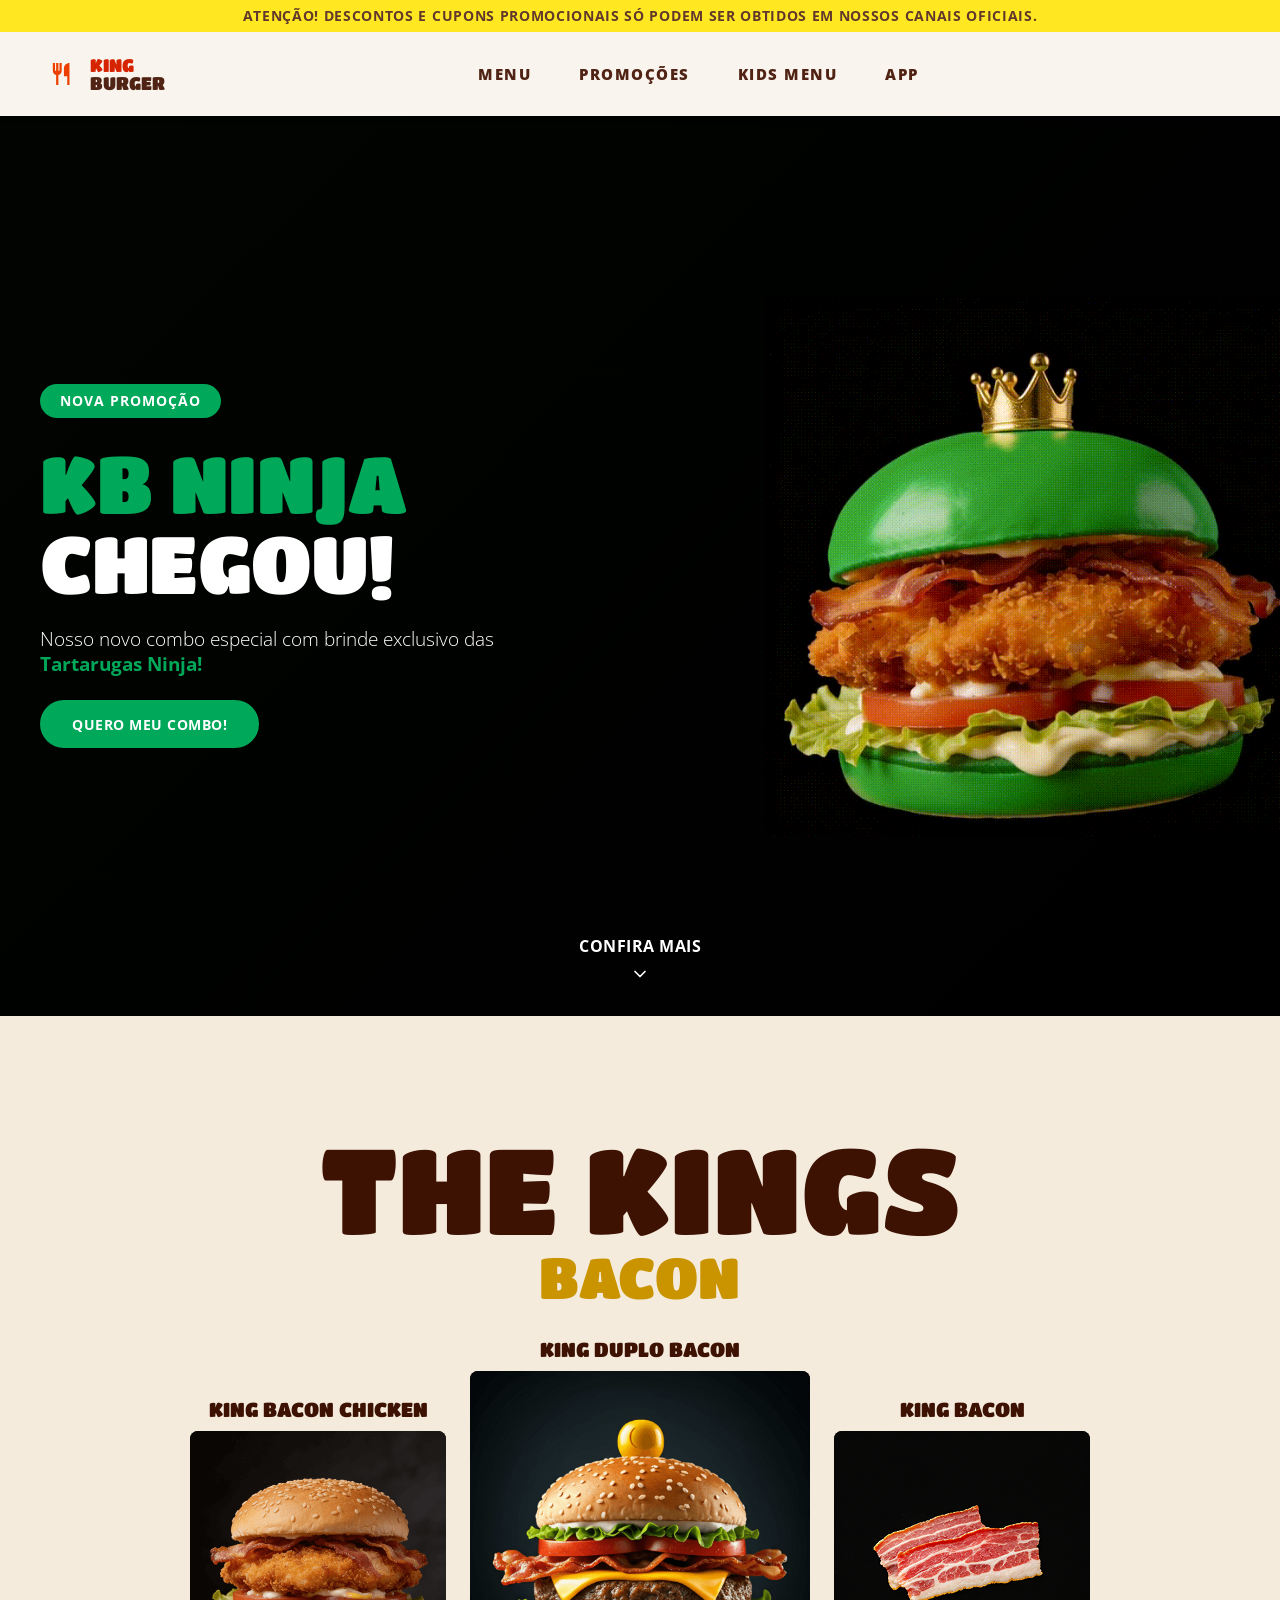
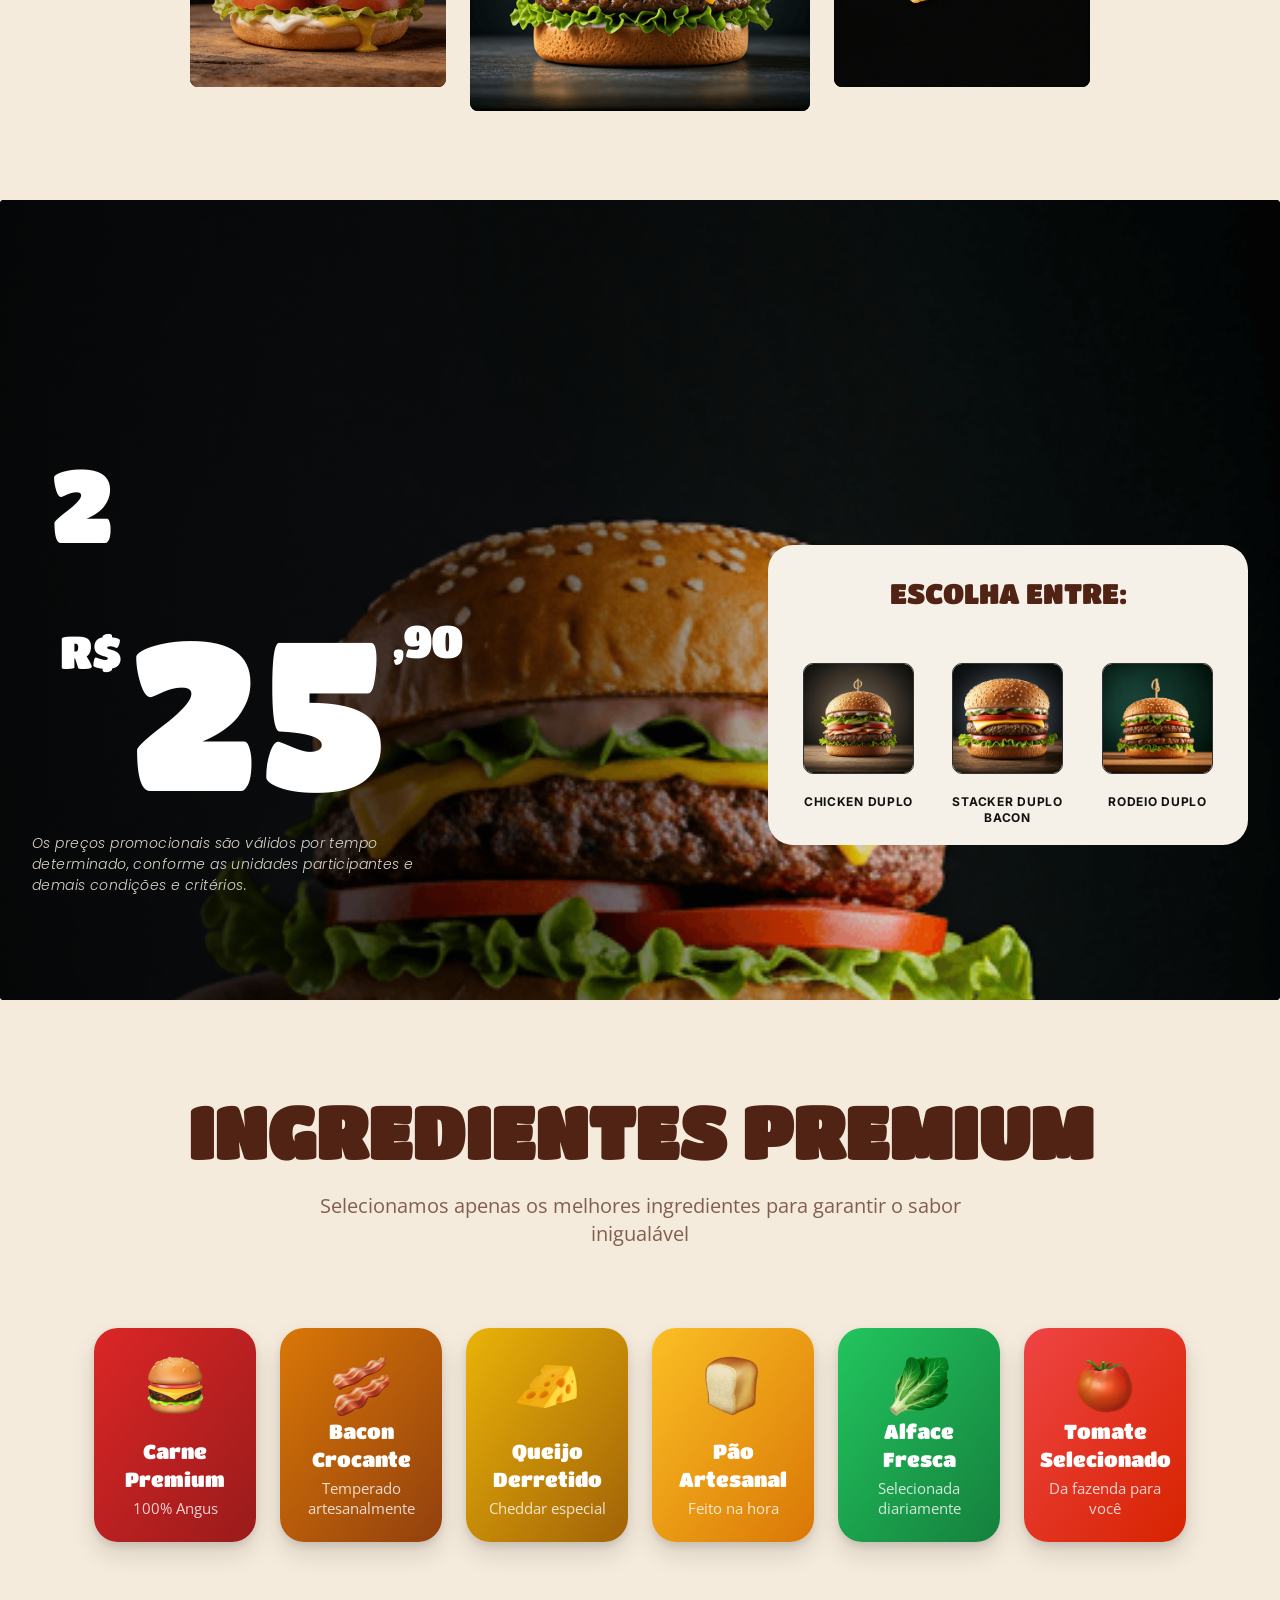
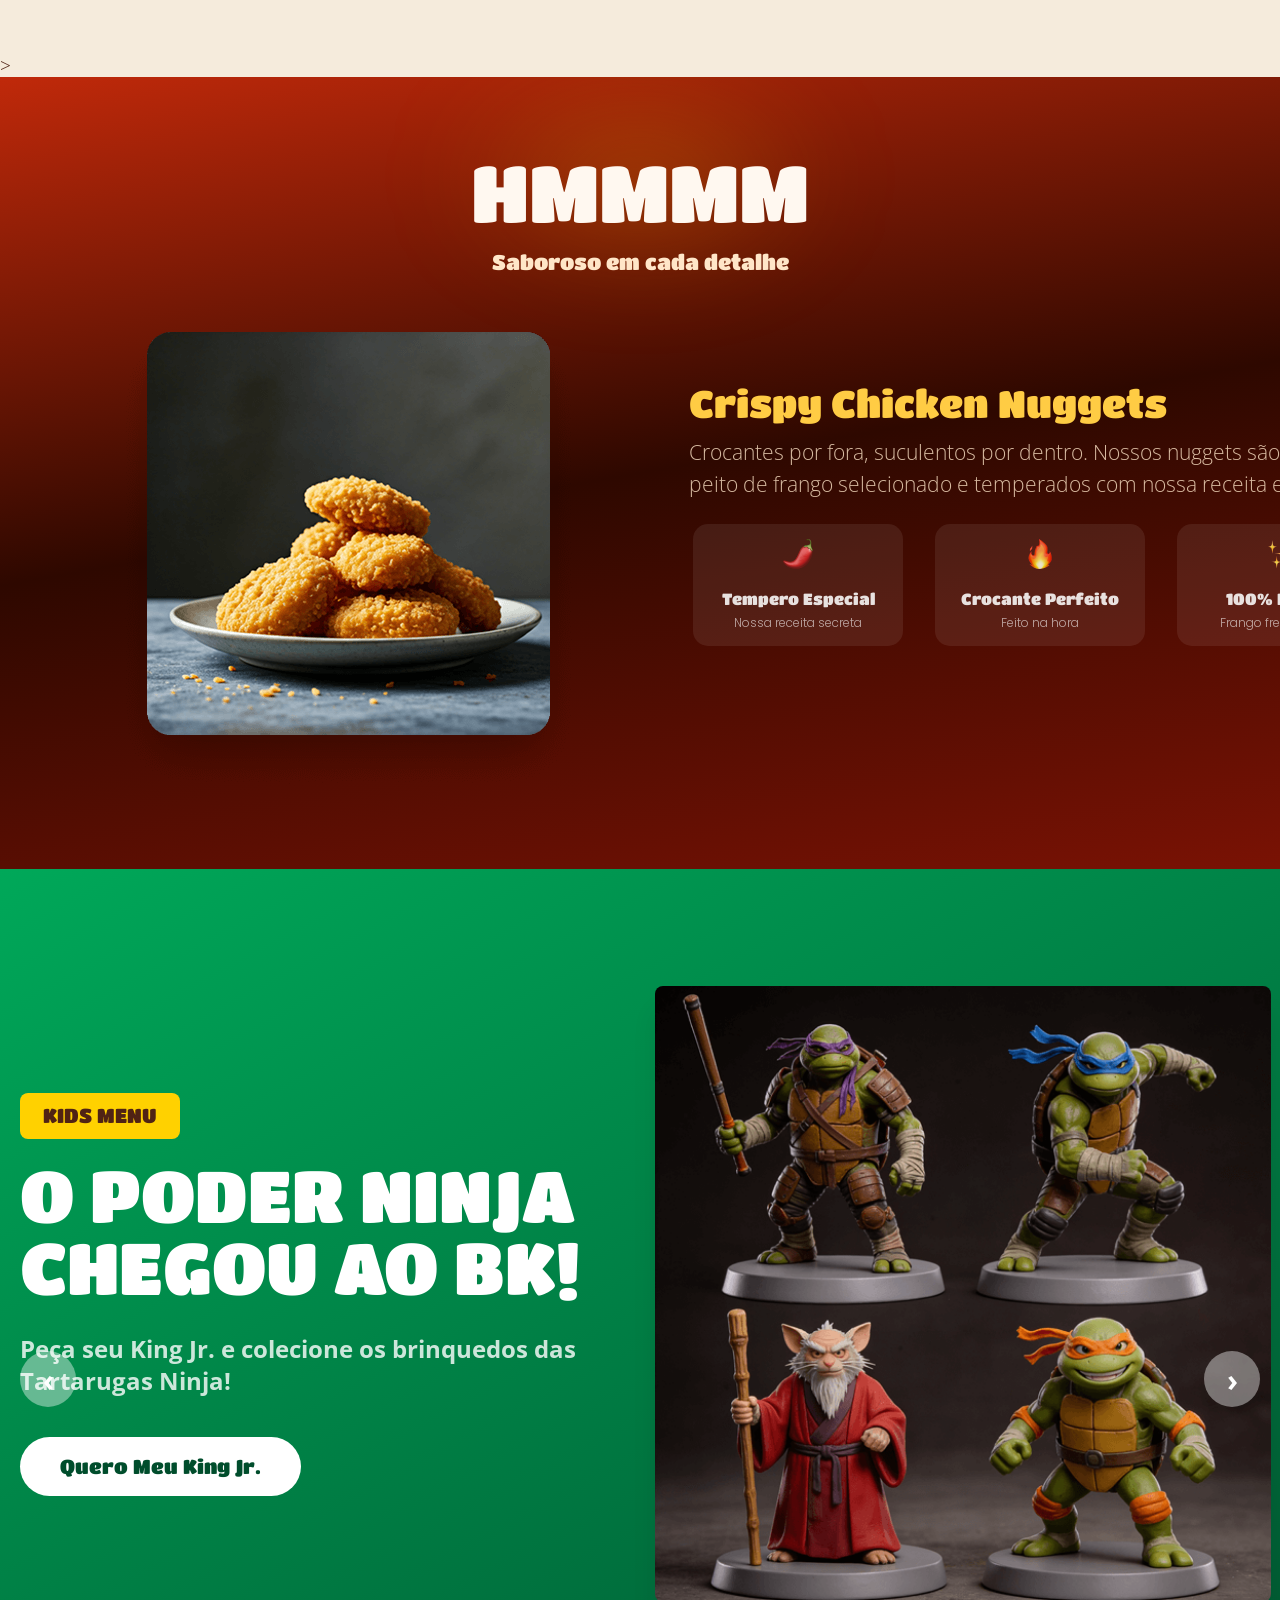
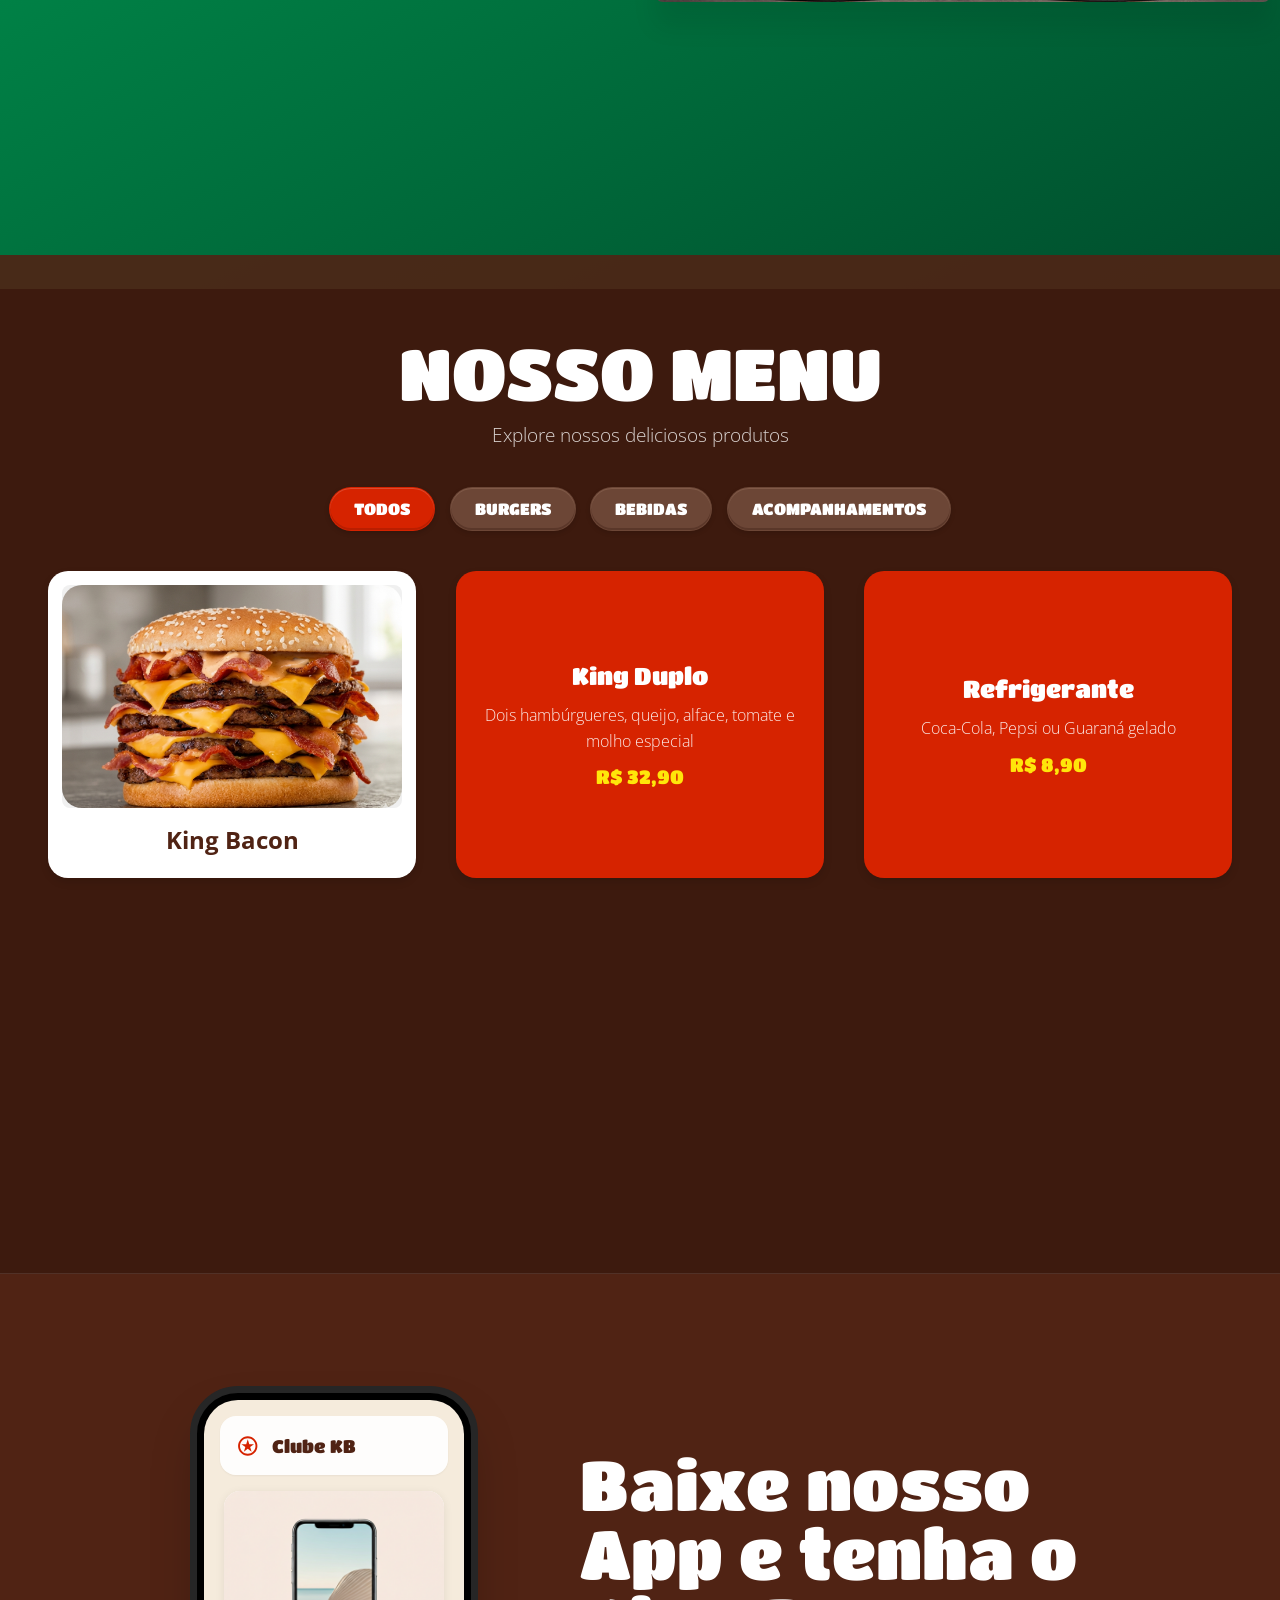
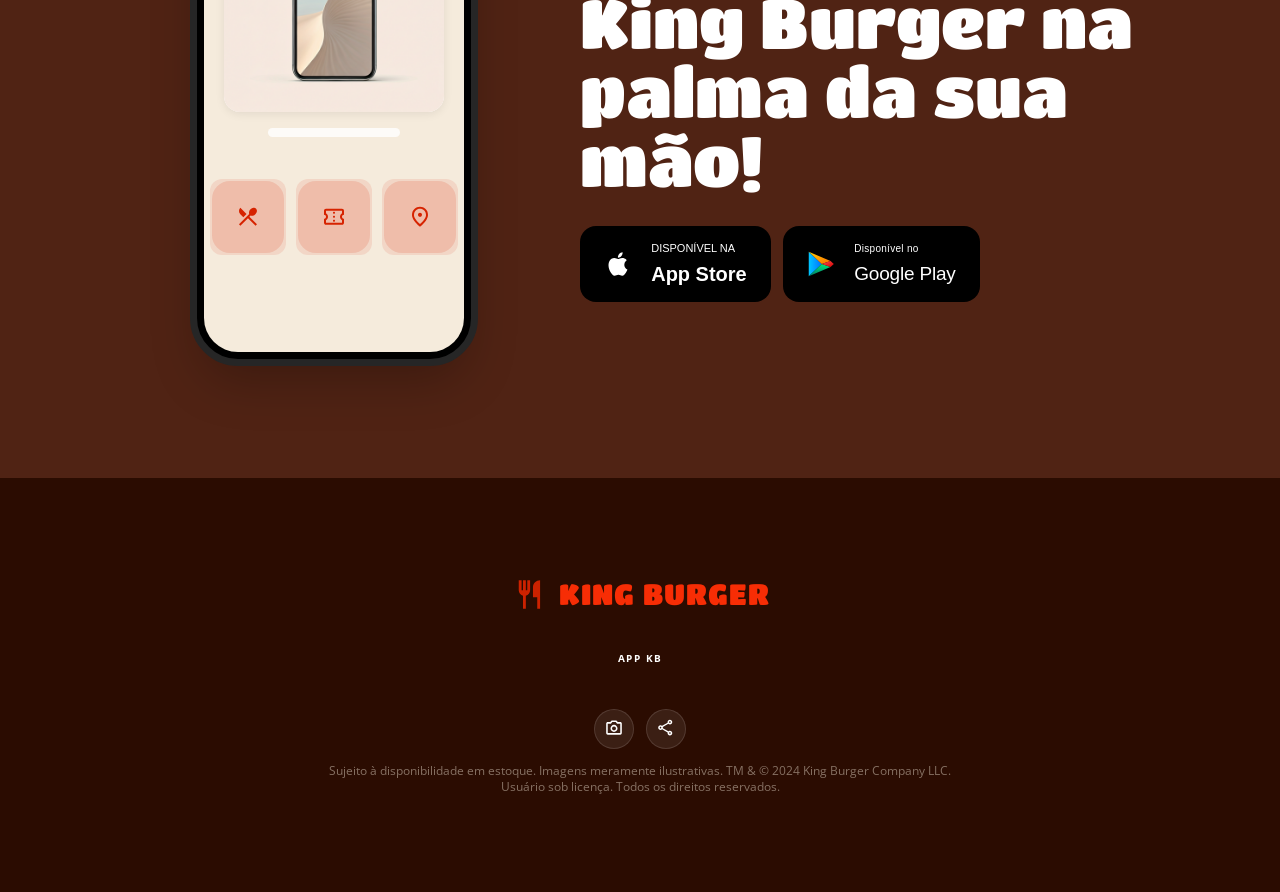
==== index.html @ c4a5f000 "primeiro commit" ====
<!doctype html>
<html lang="pt-BR">
  <head>
    <meta charset="UTF-8" />
    <meta name="viewport" content="width=device-width, initial-scale=1.0" />
    <meta
      name="description"
      content="KB Burger Ninja - Hambúrgueres artesanais e comida de qualidade"
    />
    <meta name="theme-color" content="#0066CC" />

    <title>KB Burger Ninja</title>

    <!-- Fonts -->
    <link rel="preconnect" href="https://fonts.googleapis.com" />
    <link rel="preconnect" href="https://fonts.gstatic.com" crossorigin />
    <link
      href="https://fonts.googleapis.com/css2?family=Titan+One&family=Open+Sans:wght@400;500;600;700;900&family=Bebas+Neue&family=Material+Symbols+Outlined:opsz,wght,FILL,GRAD@20..48,100..700,0..1,-50..200&display=swap"
      rel="stylesheet"
    />

    <!-- Styles -->
    
    <link rel="stylesheet" href="css/styles.css" />
    <link rel="stylesheet" href="css/app-banner.css" />
    <link rel="stylesheet" href="css/App-banner-king.css" />
    <link rel="stylesheet" href="css/hero.css" />
    <link rel="stylesheet" href="css/kings-bacon.css" />
    <link rel="stylesheet" href="css/king-dobro.css" />
    <link rel="stylesheet" href="css/ingredientes-teste.css">
    
    <link rel="stylesheet" href="css/hmm-section.css" />
    <link rel="stylesheet" href="css/ninja-carousel.css" />
    <link rel="stylesheet" href="css/menu-flip.css" />
    <link rel="stylesheet" href="css/footer.css" />
    

    <!-- Favicon -->
    <!-- <link rel="icon" type="image/svg+xml" href="public/images/favicon.svg"> -->
  </head>
  <body>
    <!-- ============================================
         HEADER — Alert Bar + Navigation + Mobile Drawer
         ============================================ -->
    <header class="header">
      <!-- Alert Bar -->
      <div class="alert-bar" role="region" aria-label="Aviso importante">
        <p class="alert-text">
          ATENÇÃO! Descontos e cupons promocionais só podem ser obtidos em
          nossos canais oficiais.
        </p>
      </div>

      <!-- Navigation Bar -->
      <nav class="navbar">
        <!-- Logo -->
        <a href="#" class="logo" aria-label="King Burger - Início">
          <img
            src="public/images/logo-icon.svg"
            alt=""
            class="logo-icon"
            aria-hidden="true"
          />
          <span class="logo-text">
            <span class="logo-text-king">KING</span>
            <span class="logo-text-burger">BURGER</span>
          </span>
        </a>

        <nav class="nav-links">
          <a href="#menu" class="nav-link">Menu</a>
          <a href="#king-section" class="nav-link">Promoções</a>
          <a href="#kids" class="nav-link">Kids Menu</a>
          <a href="#app" class="nav-link">App</a>
        </nav>

        <!-- Mobile Hamburger Button -->
        <button
          class="menu-toggle"
          data-menu-toggle
          aria-label="Abrir menu de navegação"
          aria-expanded="false"
        >
          <span class="menu-icon"></span>
          <span class="menu-icon"></span>
          <span class="menu-icon"></span>
        </button>
      </nav>

      <!-- Mobile Menu Drawer -->
      <div
        class="mobile-drawer"
        data-menu
        role="navigation"
        aria-label="Menu de navegação mobile"
      >
        <button class="drawer-close" aria-label="Fechar menu">
          <span class="material-symbols-outlined">close</span>
        </button>
        <a href="#menu" class="drawer-link">Menu</a>
        <a href="#king-section" class="drawer-link">Promoções</a>
        <a href="#kids" class="drawer-link">Kids Menu</a>
        <a href="#app" class="drawer-link">App</a>
      </div>
    </header>

    
      <!-- ============================================
           HERO SECTION — Seção de Destino Premium
           ============================================ -->
      <section class="hero" id="hero">
        <div class="hero-content">
          <!-- Left Column — Text Content -->
          <div class="hero-text">
            <!-- Badge -->
            <div class="hero-badge">Nova Promoção</div>

            <!-- Title -->
            <h1 class="hero-title">
              <span class="hero-title-line-1">KB NINJA</span>
              <span class="hero-title-line-2">CHEGOU!</span>
            </h1>

            <!-- Description -->
            <p class="hero-description">
              Nosso novo combo especial com brinde exclusivo das
              <span class="highlight">Tartarugas Ninja!</span>
            </p>

            <!-- CTA Button -->
            <button class="hero-cta">Quero Meu Combo!</button>
          </div>

          <!-- Right Column — Product Image -->
          <div class="hero-image-wrapper">
            <div class="hero-image-glow"></div>
            <img
              src="public/images/hero-burguer-gif.gif"
              alt="KB Ninja Burger - Hambúrguer premium com pão verde, frango frito, bacon e coroa dourada"
              class="hero-image"
            />
          </div>
        </div>

        <!-- Scroll Hint -->
        <div class="scroll-hint">
          <span class="scroll-hint-text">Confira mais</span>
          <svg
            class="scroll-hint-icon"
            xmlns="http://www.w3.org/2000/svg"
            viewBox="0 0 24 24"
            fill="none"
            stroke="currentColor"
            stroke-width="2"
            stroke-linecap="round"
            stroke-linejoin="round"
          >
            <polyline points="6 9 12 15 18 9"></polyline>
          </svg>
        </div>
      </section>

      

      <!-- ============================================
           KINGS BACON SECTION
           ============================================ -->
      <section class="kings-bacon" id="kings-bacon">
        <div class="kings-bacon-container">
          <header class="kings-bacon-header">
            <h2 class="kings-bacon-title" data-animate="slide-up">THE KINGS</h2>
            <h3 class="kings-bacon-subtitle" data-animate="slide-up" data-delay="150">BACON</h3>
          </header>

          <div class="kings-bacon-grid">
            <div class="kings-bacon-card-1" data-animate="slide-right-to-left" data-delay="300">
              <h4 class="kings-bacon-card-title">KING BACON CHICKEN</h4>
              <img
                src="public/images/the-king-bacon-hamb1.png"
                alt="King Bacon Chicken Burger - Hambúrguer com frango e bacon"
                class="kings-bacon-card-image"
              />
            </div>

            <div class="kings-bacon-card kings-bacon-card-central" data-animate="fade-in" data-delay="500">
              <h4 class="kings-bacon-card-title">KING DUPLO BACON</h4>
              <img
                src="public/images/the-king-bacon-hamb2.png"
                alt="King Duplo Bacon Burger - Hambúrguer duplo com bacon extra"
                class="kings-bacon-card-image"
              />
            </div>

            <div class="kings-bacon-card-1" data-animate="slide-left-to-right" data-delay="700">
              <h4 class="kings-bacon-card-title">KING BACON</h4>
              <img
                src="public/images/the-king-bacon-bacon.png"
                alt="King Bacon Burger - Hambúrguer clássico com bacon"
                class="kings-bacon-card-image"
              />
            </div>
          </div>
        </div>
      </section>

      <!-- ============================================
           KING EM DOBRO SECTION
           ============================================ -->

     <section class="king-section" id="king-section"> 
        <!-- Hero image (sangra verticalmente) -->
        <div class="king-hero">
          <img
            src="public/images/background-2-burguers.png"
            alt="Hambúrguer King em Dobro"
          />
        </div> 

          <!-- Conteúdo principal -->
       <div class="king-content"> 
          <!-- Bloco de texto esquerdo -->
          <div class="king-text" id="kingText">
            <span class="king-label" id="kingLabel">King em dobro</span>

            <div class="king-quantity">
              <span class="num" id="kingNum">0</span>
              <span class="burgers-label" id="burgersLabel">BURGERS</span>
            </div>

            <span class="king-subtitle" id="kingSubtitle">A partir de</span>

            <div class="king-price">
              <span class="currency">R$</span>
              <span class="value" id="kingPrice">0</span>
              <span class="cents">,<span id="kingCents">00</span></span>
            </div>

            <p class="king-disclaimer">
              Os preços promocionais são válidos por tempo determinado, conforme
              as unidades participantes e demais condições e critérios.
            </p>
          </div>
          <!--King-text-->

          <!-- Card de seleção direito -->
          <div class="king-card" id="kingCard">
            <p class="king-card-title">Escolha entre:</p>

            <div class="king-mini-cards">
              <!-- Mini-card 1 -->
              <div class="king-mini-item">
                <div class="king-mini-card">
                  <div class="king-mini-card-placeholder">
                    <img src="public/images/Chicken-duplo.png" alt="" />
                    <!-- <span class="burger-icon">🍔</span> -->
                  </div>
                </div>
                <span class="king-mini-name">Chicken Duplo</span>
              </div>

              <!-- Mini-card 2 -->
              <div class="king-mini-item">
                <div class="king-mini-card">
                  <div class="king-mini-card-placeholder">
                    <img src="public/images/Stacker-duplo-bacon.png" alt="" />
                    <!-- <span class="burger-icon">🍔</span> -->
                  </div>
                </div>
                <span class="king-mini-name">Stacker Duplo<br />Bacon</span>
              </div>

              <!-- Mini-card 3 -->
              <div class="king-mini-item">
                <div class="king-mini-card">
                  <div class="king-mini-card-placeholder">
                    <img src="public/images/Rodeio-duplo.png" alt="" />
                    <!-- <span class="burger-icon">🍔</span> -->
                  </div>
                </div>
                <span class="king-mini-name">Rodeio Duplo</span>
              </div>
            </div>
          </div>
          <!--king-card-->
        </div>
        <!--king-content-->
      </section>
      <!--king-section-->

      

      <!-- Conteúdo adicional aqui -->
    </main>




<!-- ============================================
           INGREDIENTES PREMIUM SECTION
           ============================================ -->


    <section class="ingredients-section">
      <div class="ingredients-container">
        <!-- Cabeçalho -->
        <h2 class="ingredients-title">INGREDIENTES PREMIUM</h2>
        <p class="ingredients-subtitle">
          Selecionamos apenas os melhores ingredientes para garantir o sabor
          inigualável
        </p>

        <!-- Grid de cards -->
        <div class="cards-wrapper">
          <!-- Card 1 — Carne Premium -->
          <div class="card card--red">
            <span class="card__icon" aria-hidden="true">
              <img src="public/images/ingrediente-1.png" alt="Carne Premium" />
            </span>
            <div class="card__body">
              <h3 class="card__name">Carne<br />Premium</h3>
              <p class="card__desc">100% Angus</p>
            </div>
          </div>
          <!-- Card red-->

          <!-- Card 2 — Bacon Crocante -->
          <div class="card card--brown">
            <span class="card__icon" aria-hidden="true">
              <img src="public/images/ingrediente-2.png" alt="Bacon Crocante" />
            </span>
            <div class="card__body">
              <h3 class="bacon-card__name">Bacon<br />Crocante</h3>
              <p class="card__desc">Temperado<br />artesanalmente</p>
            </div>
          </div>

          <!-- Card 3 — Queijo Derretido -->
          <div class="card card--yellow">
            <span class="card__icon" aria-hidden="true">
              <img
                src="public/images/ingrediente-3.png"
                alt="Queijo Derretido"
              />
            </span>
            <div class="card__body">
              <h3 class="card__name">Queijo<br />Derretido</h3>
              <p class="card__desc">Cheddar especial</p>
            </div>
          </div>

          <!-- Card 4 — Pão Artesanal -->
          <div class="card card--amber">
            <span class="card__icon" aria-hidden="true">
              <img src="public/images/ingrediente-4.png" alt="Pão Artesanal" />
            </span>
            <div class="card__body">
              <h3 class="card__name">Pão<br />Artesanal</h3>
              <p class="card__desc">Feito na hora</p>
            </div>
          </div>

          <!-- Card 5 — Alface Fresca -->
          <div class="card card--green">
            <span class="card__icon" aria-hidden="true">
              <img src="public/images/ingrediente-5.png" alt="Alface Fresca" />
            </span>
            <div class="card__body">
              <h3 class="alface-card__name">Alface<br />Fresca</h3>
              <p class="card__desc">Selecionada<br />diariamente</p>
            </div>
          </div>

          <!-- Card 6 — Tomate Selecionado -->
          <div class="card card--crimson">
            <span class="card__icon" aria-hidden="true">
              <img
                src="public/images/ingrediente-6.png"
                alt="Tomate Selecionado"
              />
            </span>
            <div class="card__body">
              <h3 class="tomate-card__name">Tomate<br />Selecionado</h3>
              <p class="card__desc">Da fazenda para<br />você</p>
            </div>
          </div>
        </div>
        <!-- /.cards-wrapper -->
      </div>
      <!-- /.ingredients-container -->
    </section>
>



<!-- king-text wrapping tudo -->
 <!--
<div class="king-text">

  <span class="king-label">King em dobro</span>

  <div class="king-quantity">
    <span class="num">0</span>
    <div>
      <span class="burgers-label">BURGERS</span>
      <span class="king-subtitle">A partir de</span>
    </div>
  </div>

  <div class="king-price">
    <span class="currency">R$</span>
    <span class="value">0</span>
    <span class="cents">,<span>00</span></span>
  </div>

</div>

<div class="king-card">
  <!-- conteúdo do card -->
<!--</div> -->





    <!-- ============================================
         HMMM SECTION — Crispy Chicken Nuggets
         ============================================ -->
    <section class="hmm-section">
      <div class="hmm-container">
        <header class="hmm-header">
          <h2 class="hmm-title" data-animate="slide-up">HMMMM</h2>
          <p class="hmm-subtitle" data-animate="slide-up" data-delay="150">Saboroso em cada detalhe</p>
        </header>

        <div class="hmm-content">
          <img
            src="public/images/hmm-chicken-nuggets.png"
            alt="Crispy Chicken Nuggets - Nuggets crocantes de frango"
            class="hmm-image"
            data-animate="fade-elastic"
            data-delay="100"
          />

          <div class="hmm-text-block" data-animate="slide-right-to-left" data-delay="250">
            <h3 class="hmm-product-title">Crispy Chicken Nuggets</h3>
            <p class="hmm-description">
              Crocantes por fora, suculentos por dentro. Nossos nuggets são
              feitos com peito de frango selecionado e temperados com nossa
              receita especial.
            </p>

            <div class="hmm-badges">
              <div class="hmm-badge">
                <img
                  src="public/images/hmm-pimenta.png"
                  class="hmm-badge-icon"
                />
                <div class="hmm-badge-content">
                  <span class="hmm-badge-label">Tempero Especial</span>
                  <span class="hmm-badge-sublabel">Nossa receita secreta</span>
                </div>
              </div>

              <div class="hmm-badge">
                <img src="public/images/hmm-fogo.png" class="hmm-badge-icon" />
                <div class="hmm-badge-content">
                  <span class="hmm-badge-label">Crocante Perfeito</span>
                  <span class="hmm-badge-sublabel">Feito na hora</span>
                </div>
              </div>

              <div class="hmm-badge">
                <img
                  src="public/images/hmm-estrela.png"
                  class="hmm-badge-icon"
                />
                <div class="hmm-badge-content">
                  <span class="hmm-badge-label">100% Frango</span>
                  <span class="hmm-badge-sublabel">Frango fresco e puro</span>
                </div>
              </div>
            </div>
          </div>
        </div>
      </div>
    </section>

   

    <!-- ============================================
         NINJA CAROUSEL SECTION — Kids Menu Carousel
         ============================================ -->
    <section class="ninja-carousel" id="kids">
      <div class="ninja-carousel-container">
        <!-- Left Column — Text Content -->
        <div class="ninja-carousel-text">
          <!-- Badge -->
          <div class="ninja-carousel-badge">KIDS MENU</div>

          <!-- Title -->
          <h2 class="ninja-carousel-title">
            O PODER NINJA<br />
            CHEGOU AO BK!
          </h2>

          <!-- Description -->
          <p class="ninja-carousel-description">
            Peça seu King Jr. e colecione os brinquedos das<br />
            Tartarugas Ninja!
          </p>

          <!-- CTA Button -->
          <button class="ninja-carousel-cta">Quero Meu King Jr.</button>
        </div>

        <!-- Right Column — Images -->
        <div class="ninja-carousel-images">
          <img
            src="public/images/samurai.png"
            alt="Brinquedo Tartaruga Ninja Leonardo"
            class="ninja-carousel-image active"
            data-slide="1"
          />
          <img
            src="public/images/tartarugas.png"
            alt="Brinquedo Tartaruga Ninja Donatello"
            class="ninja-carousel-image"
            data-slide="2"
          />
           
        </div>
      </div>

      <!-- Navigation Buttons -->
      <button
        class="ninja-carousel-nav ninja-carousel-nav-prev"
        aria-label="Slide anterior"
      >
        ‹
      </button>
      <button
        class="ninja-carousel-nav ninja-carousel-nav-next"
        aria-label="Próximo slide"
      >
        ›
      </button>

      <!-- Bottom Overlay -->
      <div class="ninja-carousel-overlay"></div>
    </section>

    <!-- ============================================
           MENU SECTION — Seção de Cardápio Interativo
           ============================================ -->
  <!--    <section class="menu-section" id="menu">
        <div class="menu-container">  -->
          <!-- Cabeçalho da seção -->
      <!--    <header class="menu-header">
            <h2 class="menu-title">NOSSO MENU</h2>
            <p class="menu-subtitle">Explore nossos deliciosos produtos</p>
          </header>  -->

          <!-- Filtros de categoria -->
       <!--   <div class="menu-filters">
            <button class="filter-btn active" data-filter="todos">TODOS</button>
            <button class="filter-btn" data-filter="burgers">BURGERS</button>
            <button class="filter-btn" data-filter="bebidas">BEBIDAS</button>
            <button class="filter-btn" data-filter="acompanhamentos">ACOMPANHAMENTOS</button>
          </div>  -->

          <!-- Grade de cards -->
       <!--   <div class="menu-grid">  -->
            <!-- Linha 1 -->
         <!--   <div class="menu-card white">
              <h3 class="menu-card-title">King Bacon</h3>
            </div>

            <div class="menu-card red">
              <h3 class="menu-card-title">King Duplo</h3>
              <p class="menu-card-description">Dois hambúrgueres, queijo, alface, tomate e molho especial</p>
              <div class="menu-card-price">R$ 32,90</div>
            </div>

            <div class="menu-card red">
              <h3 class="menu-card-title">Refrigerante</h3>
              <p class="menu-card-description">Coca-Cola, Pepsi ou Guaraná gelado</p>
              <div class="menu-card-price">R$ 8,90</div>
            </div>  -->

            <!-- Linha 2 -->
         <!--   <div class="menu-card red">
              <h3 class="menu-card-title">Bacon</h3>
              <p class="menu-card-description">Bacon crocante e saboroso</p>
              <div class="menu-card-price">R$ 14,90</div>
            </div>

            <div class="menu-card red">
              <h3 class="menu-card-title">King Chicken</h3>
              <p class="menu-card-description">Frango crocante com molho especial e alface</p>
              <div class="menu-card-price">R$ 22,90</div>
            </div>

            <div class="menu-card white">
              <img src="public/images/bacon-plate.png" alt="Prato de bacon crocante" class="menu-card-image" />
              <h3 class="menu-card-title">Bacon</h3>
            </div>
          </div>
        </div>
      </section>  -->


      <!-- ============================================
         Menu Flip Section
         ============================================ -->
    <section class="menu-flip-section" id="menu" data-animate="fade-in">
      <div class="menu-flip-container">
        <header class="menu-flip-header">
          <h2 class="menu-flip-title" data-animate="slide-up">NOSSO MENU</h2>
          <p class="menu-flip-subtitle" data-animate="slide-up" data-delay="150">Explore nossos deliciosos produtos</p>
        </header>

        <div class="menu-flip-filters">
          <button class="filter-btn active" data-filter="todos" data-animate="slide-left-to-right" data-delay="250">TODOS</button>
          <button class="filter-btn" data-filter="burgers" data-animate="slide-left-to-right" data-delay="350">BURGERS</button>
          <button class="filter-btn" data-filter="bebidas" data-animate="slide-left-to-right" data-delay="450">BEBIDAS</button>
          <button class="filter-btn" data-filter="acompanhamentos" data-animate="slide-left-to-right" data-delay="550">ACOMPANHAMENTOS</button>
        </div>

        <div class="menu-flip-grid" data-animate="fade-in" data-delay="250">
          <!-- Card 1: King Bacon -->
          <div class="menu-card" data-animate="slide-up" data-delay="700" data-category="burgers">
            <div class="menu-card-inner">
              <div class="menu-card-front">
                <div class="menu-card-image">
                  <!-- Imagem placeholder -->
                  <img src="public/images/menu-king-bacon.png" alt="King Bacon" style="width: 100%; height: 100%; object-fit: cover; border-radius: var(--radius-lg);" onerror="this.style.display='none';" />
                </div>
                <h3 class="menu-card-name">King Bacon</h3>
              </div>
              <div class="menu-card-back">
                <h3 class="menu-card-back-name">King Bacon</h3>
                <p class="menu-card-description">Blend especial de carne, bacon crocante, queijo cheddar e molho defumado</p>
                <div class="menu-card-price">R$ 29,90</div>
              </div>
            </div>
          </div>

          <!-- Card 2: King Duplo -->
          <div class="menu-card flipped" data-animate="slide-up" data-delay="800" data-category="burgers">
            <div class="menu-card-inner">
              <div class="menu-card-front">
                <div class="menu-card-image">
                  <img src="public/images/menu-king-duplo.png" alt="King Duplo" style="width: 100%; height: 100%; object-fit: cover; border-radius: var(--radius-lg);" onerror="this.style.display='none';" />
                </div>
                <h3 class="menu-card-name">King Duplo</h3>
              </div>
              <div class="menu-card-back">
                <h3 class="menu-card-back-name">King Duplo</h3>
                <p class="menu-card-description">Dois hambúrgueres, queijo, alface, tomate e molho especial</p>
                <div class="menu-card-price">R$ 32,90</div>
              </div>
            </div>
          </div>

          <!-- Card 3: Refrigerante -->
          <div class="menu-card flipped" data-animate="slide-up" data-delay="900" data-category="bebidas">
            <div class="menu-card-inner">
              <div class="menu-card-front">
                <div class="menu-card-image">
                  <img src="public/images/menu-refrigerante.png" alt="Refrigerante" style="width: 100%; height: 100%; object-fit: cover; border-radius: var(--radius-lg);" onerror="this.style.display='none';" />
                </div>
                <h3 class="menu-card-name">Refrigerante</h3>
              </div>
              <div class="menu-card-back">
                <h3 class="menu-card-back-name">Refrigerante</h3>
                <p class="menu-card-description">Coca-Cola, Pepsi ou Guaraná gelado</p>
                <div class="menu-card-price">R$ 8,90</div>
              </div>
            </div>
          </div>

          <!-- Card 4: Batata Frita -->
          <div class="menu-card flipped" data-animate="slide-up" data-delay="1000" data-category="acompanhamentos">
            <div class="menu-card-inner">
              <div class="menu-card-front">
                <div class="menu-card-image">
                  <img src="public/images/menu-batata-frita.png" alt="Bacon" style="width: 100%; height: 100%; object-fit: cover; border-radius: var(--radius-lg);" onerror="this.style.display='none';" />
                </div>
                <h3 class="menu-card-name">Batata Frita</h3>
              </div>
              <div class="menu-card-back">
                <h3 class="menu-card-back-name">Batata Frita</h3>
                <p class="menu-card-description">Batata frita crocante e saborosa</p>
                <div class="menu-card-price">R$ 12,90</div>
              </div>
            </div>
          </div>

          <!-- Card 5: King Chicken -->
          <div class="menu-card flipped" data-animate="slide-up" data-delay="1100" data-category="burgers">
            <div class="menu-card-inner">
              <div class="menu-card-front">
                <div class="menu-card-image">
                  <img src="public/images/menu-king-chicken.png" alt="King Chicken" style="width: 100%; height: 100%; object-fit: cover; border-radius: var(--radius-lg);" onerror="this.style.display='none';" />
                </div>
                <h3 class="menu-card-name">King Chicken</h3>
              </div>
              <div class="menu-card-back">
                <h3 class="menu-card-back-name">King Chicken</h3>
                <p class="menu-card-description">Frango crocante com molho especial e alface</p>
                <div class="menu-card-price">R$ 22,90</div>
              </div>
            </div>
          </div>

          <!-- Card 6: Bacon com foto -->
          <div class="menu-card" data-animate="slide-up" data-delay="1200" data-category="acompanhamentos">
            <div class="menu-card-inner">
              <div class="menu-card-front">
                <div class="menu-card-image">
                  <img src="public/images/menu-bacon.png" alt="Bacon" style="width: 100%; height: 100%; object-fit: cover; border-radius: var(--radius-lg);" onerror="this.style.display='none';" />
                </div>
                <h3 class="menu-card-name">Bacon</h3>
              </div>
              <div class="menu-card-back">
                <h3 class="menu-card-back-name">Bacon</h3>
                <p class="menu-card-description">Bacon crocante e saboroso</p>
                <div class="menu-card-price">R$ 14,90</div>
              </div>
            </div>
          </div>
        </div>
      </div>
    </section>


      <!-- ============================================
           APP BANNER KING SECTION
           ============================================ -->
      <section class="app-banner-king" id="app" data-animate="fade-in" aria-labelledby="app-banner-king-title">
        <div class="app-banner-king-container">

          <!-- Phone Mockup -->
          <div class="app-phone-mockup">
            <div class="app-phone-shell">
              <div class="app-phone-screen">
                <!-- Top Bar -->
                <div class="app-screen-topbar">
                  <img src="public/images/clube-kb-icon.svg" alt="" class="app-screen-icon">
                  <span class="app-screen-title">Clube KB</span>
                </div>

                <!-- Hero Area -->
                <div class="app-screen-hero">
                  <div class="app-screen-preview">
                    <img src="public/images/app-preview.png" alt="Preview do aplicativo King Burger">
                  </div>
                  <div class="app-screen-summary" aria-hidden="true"></div>
                </div>

                <!-- Actions -->
                <div class="app-screen-actions">
                  <div class="app-screen-action">
                    <img src="public/images/icon1.svg" alt="">
                  </div>
                  <div class="app-screen-action">
                    <img src="public/images/icon2.svg" alt="">
                  </div>
                  <div class="app-screen-action">
                    <img src="public/images/icon3.svg" alt="">
                  </div>
                </div>
              </div>
            </div>
          </div>

          <!-- Content -->
          <div class="app-content">
            <h2 class="app-content-title" id="app-banner-king-title">
              Baixe nosso<br>
              App e tenha o<br>
              King Burger na<br>
              palma da sua<br>
              mão!
            </h2>

            <div class="app-download-links">



              <div>

              <!-- App Store -->
              <a href="https://apps.apple.com/br/app/burger-king-brasil/id1295116265" class="app-store-link">
                <img src="public/images/app-store-icon.svg" alt="App Store" class="app-store-icon">
                <div class="app-store-text">
                  <span class="app-store-label">Disponível na</span>
                  <span class="app-store-name">App Store</span>
                </div>
              </a>

              

                <!-- Google Play -->
              <a class="google-play-link" href="https://play.google.com/store/apps/details?id=burgerking.com.br.appandroid&hl=pt_BR" aria-label="Get it on Google Play">
                <svg class="gp-icon" viewBox="0 0 512 512" xmlns="http://www.w3.org/2000/svg">
                  <defs>
                    <linearGradient id="g1" x1="0%" y1="0%" x2="100%" y2="0%">
                      <stop offset="0%" stop-color="#00C6FF"/>
                      <stop offset="100%" stop-color="#0072FF"/>
                    </linearGradient>
                    <linearGradient id="g2" x1="0%" y1="0%" x2="100%" y2="100%">
                      <stop offset="0%" stop-color="#FFD000"/>
                      <stop offset="100%" stop-color="#FF6D00"/>
                    </linearGradient>
                    <linearGradient id="g3" x1="0%" y1="0%" x2="0%" y2="100%">
                      <stop offset="0%" stop-color="#00E676"/>
                      <stop offset="100%" stop-color="#00796B"/>
                    </linearGradient>
                    <linearGradient id="g4" x1="0%" y1="0%" x2="100%" y2="100%">
                      <stop offset="0%" stop-color="#FF5252"/>
                      <stop offset="100%" stop-color="#D50000"/>
                    </linearGradient>
                  </defs>
                  <path d="M32 32 L32 480 L270 256 Z" fill="url(#g1)"/>
                  <path d="M270 256 L32 32 L430 200 Z" fill="url(#g2)"/>
                  <path d="M270 256 L32 480 L430 312 Z" fill="url(#g3)"/>
                  <path d="M270 256 L430 200 L490 256 L430 312 Z" fill="url(#g4)"/>
                </svg>
                <div class="gp-text">
                  <span class="gp-small">Disponível no</span>
                  <span class="gp-big">Google Play</span>
                </div>
              </a>



           

             
            </div>
          </div>

        </div>
      </section>

      <!-- ============================================
           FOOTER — Minimalist App Footer
           ============================================ -->
      <footer class="footer" data-animate="fade-in" role="contentinfo">
        <div class="footer-container">
          <!-- Logo -->
          <div class="footer-logo">
            <svg class="footer-logo-icon" width="14" height="17" viewBox="0 0 25 29" fill="none" xmlns="http://www.w3.org/2000/svg" aria-hidden="true">
              <path d="M7.19804 24.5694V15.3559C6.34214 15.1209 5.62469 14.651 5.0457 13.9462C4.46671 13.2413 4.17721 12.419 4.17721 11.4792V4.43055H6.1911V11.4792H7.19804V4.43055H9.21193V11.4792H10.2189V4.43055H12.2328V11.4792C12.2328 12.419 11.9433 13.2413 11.3643 13.9462C10.7853 14.651 10.0678 15.1209 9.21193 15.3559V24.5694H7.19804ZM17.2675 24.5694V16.5139H14.2467V9.46527C14.2467 8.07233 14.7375 6.88498 15.7193 5.90321C16.7011 4.92144 17.8884 4.43055 19.2814 4.43055V24.5694H17.2675Z" fill="#CC2200"/>
            </svg>
            <span class="footer-logo-text">KING BURGER</span>
          </div>

          <!-- App Name -->
          <div class="footer-app-name">APP KB</div>

          <!-- Action Icons -->
          <div class="footer-icons">
            <button class="footer-icon" aria-label="Download">
              <svg width="14" height="17" viewBox="0 0 48 58" fill="none" xmlns="http://www.w3.org/2000/svg" aria-hidden="true">
                <path d="M24.005 33.2958C25.24 33.2958 26.2897 32.8635 27.1542 31.9991C28.0187 31.1346 28.4509 30.0848 28.4509 28.8498C28.4509 27.6149 28.0187 26.5651 27.1542 25.7006C26.2897 24.8361 25.24 24.4039 24.005 24.4039C22.77 24.4039 21.7203 24.8361 20.8558 25.7006C19.9913 26.5651 19.559 27.6149 19.559 28.8498C19.559 30.0848 19.9913 31.1346 20.8558 31.9991C21.7203 32.8635 22.77 33.2958 24.005 33.2958ZM24.005 31.3198C23.3134 31.3198 22.7288 31.081 22.2513 30.6035C21.7738 30.126 21.535 29.5414 21.535 28.8498C21.535 28.1582 21.7738 27.5737 22.2513 27.0962C22.7288 26.6186 23.3134 26.3799 24.005 26.3799C24.6966 26.3799 25.2811 26.6186 25.7587 27.0962C26.2362 27.5737 26.475 28.1582 26.475 28.8498C26.475 29.5414 26.2362 30.126 25.7587 30.6035C25.2811 31.081 24.6966 31.3198 24.005 31.3198ZM16.1011 36.7537C15.5577 36.7537 15.0925 36.5603 14.7056 36.1733C14.3186 35.7863 14.1251 35.3212 14.1251 34.7778V22.9219C14.1251 22.3785 14.3186 21.9133 14.7056 21.5264C15.0925 21.1394 15.5577 20.9459 16.1011 20.9459H19.2133L21.041 18.97H26.969L28.7967 20.9459H31.9089C32.4523 20.9459 32.9175 21.1394 33.3044 21.5264C33.6914 21.9133 33.8849 22.3785 33.8849 22.9219V34.7778C33.8849 35.3212 33.6914 35.7863 33.3044 36.1733C32.9175 36.5603 32.4523 36.7537 31.9089 36.7537H16.1011ZM16.1011 34.7778H31.9089V22.9219H27.9076L26.1045 20.9459H21.9055L20.1024 22.9219H16.1011V34.7778Z" fill="#FFFFFF"/>
              </svg>
            </button>
            <button class="footer-icon" aria-label="Compartilhar">
              <svg width="14" height="17" viewBox="0 0 48 58" fill="none" xmlns="http://www.w3.org/2000/svg" aria-hidden="true">
                <path d="M28.942 37.7398C28.1183 37.7398 27.4182 37.4515 26.8416 36.8749C26.2651 36.2984 25.9768 35.5983 25.9768 34.7746C25.9768 34.6758 26.0015 34.4451 26.0509 34.0827L19.1074 30.0303C18.8438 30.2774 18.5391 30.4709 18.1931 30.611C17.8472 30.751 17.4766 30.821 17.0812 30.821C16.2575 30.821 15.5574 30.5327 14.9808 29.9561C14.4043 29.3796 14.116 28.6795 14.116 27.8558C14.116 27.0321 14.4043 26.332 14.9808 25.7554C15.5574 25.1789 16.2575 24.8906 17.0812 24.8906C17.4766 24.8906 17.8472 24.9606 18.1931 25.1006C18.5391 25.2406 18.8438 25.4342 19.1074 25.6813L26.0509 21.6289C26.018 21.5136 25.9974 21.4024 25.9892 21.2953C25.9809 21.1882 25.9768 21.0688 25.9768 20.937C25.9768 20.1133 26.2651 19.4132 26.8416 18.8366C27.4182 18.2601 28.1183 17.9718 28.942 17.9718C29.7657 17.9718 30.4658 18.2601 31.0423 18.8366C31.6189 19.4132 31.9072 20.1133 31.9072 20.937C31.9072 21.7607 31.6189 22.4608 31.0423 23.0373C30.4658 23.6139 29.7657 23.9022 28.942 23.9022C28.5466 23.9022 28.176 23.8322 27.83 23.6922C27.4841 23.5521 27.1793 23.3586 26.9158 23.1115L19.9723 27.1639C20.0052 27.2792 20.0258 27.3904 20.034 27.4975C20.0423 27.6046 20.0464 27.724 20.0464 27.8558C20.0464 27.9876 20.0423 28.107 20.034 28.2141C20.0258 28.3212 20.0052 28.4324 19.9723 28.5477L26.9158 32.6001C27.1793 32.353 27.4841 32.1594 27.83 32.0194C28.176 31.8794 28.5466 31.8094 28.942 31.8094C29.7657 31.8094 30.4658 32.0977 31.0423 32.6742C31.6189 33.2508 31.9072 33.9509 31.9072 34.7746C31.9072 35.5983 31.6189 36.2984 31.0423 36.8749C30.4658 37.4515 29.7657 37.7398 28.942 37.7398ZM28.942 35.763C29.222 35.763 29.4568 35.6683 29.6462 35.4788C29.8357 35.2894 29.9304 35.0546 29.9304 34.7746C29.9304 34.4945 29.8357 34.2598 29.6462 34.0704C29.4568 33.8809 29.222 33.7862 28.942 33.7862C28.6619 33.7862 28.4272 33.8809 28.2378 34.0704C28.0483 34.2598 27.9536 34.4945 27.9536 34.7746C27.9536 35.0546 28.0483 35.2894 28.2378 35.4788C28.4272 35.6683 28.6619 35.763 28.942 35.763ZM17.0812 28.8442C17.3612 28.8442 17.596 28.7495 17.7854 28.56C17.9749 28.3706 18.0696 28.1358 18.0696 27.8558C18.0696 27.5757 17.9749 27.341 17.7854 27.1516C17.596 26.9621 17.3612 26.8674 17.0812 26.8674C16.8011 26.8674 16.5664 26.9621 16.377 27.1516C16.1875 27.341 16.0928 27.5757 16.0928 27.8558C16.0928 28.1358 16.1875 28.3706 16.377 28.56C16.5664 28.7495 16.8011 28.8442 17.0812 28.8442ZM28.942 21.9254C28.942 21.9254 29.012 21.9254 29.152 21.9254C29.2921 21.9254 29.4568 21.8307 29.6462 21.6412C29.8357 21.4518 29.9304 21.217 29.9304 20.937C29.9304 20.6569 29.8357 20.4222 29.6462 20.2328C29.4568 20.0433 29.222 19.9486 28.942 19.9486C28.6619 19.9486 28.4272 20.0433 28.2378 20.2328C28.0483 20.4222 27.9536 20.6569 27.9536 20.937C27.9536 21.217 28.0483 21.4518 28.2378 21.6412C28.4272 21.8307 28.6619 21.9254 28.942 21.9254Z" fill="#FFFFFF"/>
              </svg>
            </button>
          </div>

          <!-- Legal Text -->
          <p class="footer-legal">
            Sujeito à disponibilidade em estoque. Imagens meramente ilustrativas. TM & © 2024 King Burger Company LLC. Usuário sob licença. Todos os direitos reservados.
          </p>
        </div>
      </footer>

    
    <script src="js/main.js"></script>
    <script src="js/ingrdiente-teste.js"></script>
    
  </body>
</html>
---- css/styles.css ----
/* ============================================
   STYLES — Arquivo Central
   Importa todos os arquivos CSS do projeto
   em ordem de especificidade
   ============================================ */

/* 1. Design Tokens (variáveis globais) */
@import url("tokens.css");

/* 2. Reset & Base Styles */
@import url("reset.css");

/* 3. Componentes */
@import url("menu.css");
---- css/App-banner-king.css ----
/* ============================================ */
/* App Banner King Section */
/* ============================================ */

.app-banner-king {
  background-color: #502314;
  padding: clamp(4rem, 10vw, 7rem) clamp(1rem, 5vw, 3rem);
  /* border: 1px solid #d62300; */
  box-sizing: border-box;
  overflow: hidden;
}

.app-banner-king-container {
  max-width: 900px;
  margin: 0 auto;
  display: grid;
  grid-template-columns: 1fr 1fr;
  gap: clamp(3rem, 8vw, 7rem);
  align-items: center;
}

/* ============================================ */
/* Phone Mockup */
/* ============================================ */

.app-phone-mockup {
  position: relative;
  display: flex;
  justify-content: center;
  align-items: center;
}

.app-phone-shell {
  position: relative;
  width: 288px;
  height: 579.99px;
  background-color: #000000;
  border: 7px solid #262626;
  border-radius: 48px;
  box-shadow: 0px 25px 50px -12px rgba(0, 0, 0, 0.25);
}

.app-phone-mockup {
  opacity: 0;
  transform: translateY(30px);
  will-change: transform, opacity;
}

.app-banner-king.is-visible .app-phone-mockup {
  animation: slide-fade-from-left 0.9s ease-out 0.15s forwards;
}

.app-banner-king.is-visible .app-phone-shell {
  animation: float-phone 3.4s ease-in-out 1.05s infinite alternate;
}

@keyframes float-phone {
  from {
    transform: translateY(0);
  }
  to {
    transform: translateY(-12px);
  }
}

@keyframes slide-fade-from-left {
  from {
    opacity: 0;
    transform: translateX(-30px);
  }
  to {
    opacity: 1;
    transform: translateX(0);
  }
}

.app-phone-screen {
  position: absolute;
  top: 7.32px;
  left: 7.32px;
  right: 7.32px;
  bottom: 7.32px;
  background-color: #f5ebdc;
  border-radius: 34px;
  display: flex;
  flex-direction: column;
  padding: 15.99px;
  gap: 15.99px;
}

.app-screen-topbar {
  display: flex;
  align-items: center;
  gap: 11.99px;
  padding: 15.54px 15.99px;
  background-color: rgba(255, 255, 255, 0.92);
  border-radius: 16px;
  box-shadow: 0px 1px 2px 0px rgba(0, 0, 0, 0.05);
}

.app-screen-icon {
  width: 24px;
  height: 28px;
  flex-shrink: 0;
}

.app-screen-title {
  font-family: "Titan One", cursive;
  font-size: 18px;
  font-weight: 400;
  color: #502314;
  line-height: 1.5555555555555556em;
}

.app-screen-hero {
  /* flex: 1;  */
  display: flex;
  flex-direction: column;
  align-items: center;
  justify-content: center;
  gap: 1rem;
  position: relative;
  /* padding-top: 0.75rem;  */
}

.app-screen-preview {
  width: min(100%, 220px);
  height: min(100%, 340px);
  border-radius: 16px;
  box-shadow: 0px 2px 10px rgba(0, 0, 0, 0.08);
  background-color: #ffffff;
  display: flex;
  align-items: center;
  justify-content: center;
  overflow: hidden;
}

.app-screen-preview img {
  width: 100%;
  height: 100%;
  object-fit: cover;
}

.app-screen-summary {
  width: 58%;
  height: 10px;
  border-radius: 999px;
  background-color: rgba(255, 255, 255, 0.8);
}

.app-screen-actions {
  display: flex;
  justify-content: center;
  align-items: center;
  gap: 0.9rem;
  width: 100%;
  padding: 7.99px;
  margin-top: 20px;
}

.app-screen-action {
  width: 72px;
  height: 72px;
  border-radius: 18px;
  background-color: rgba(214, 35, 0, 0.14);
  display: flex;
  align-items: center;
  justify-content: center;
}

.app-screen-action img,
.app-screen-action svg {
  /*  width: 24px;
  height: 24px; */
  color: #502314;
}

/* ============================================ */
/* Content Side */
/* ============================================ */

.app-content {
  color: #ffffff;
  display: flex;
  flex-direction: column;
  align-items: flex-start;
  width: 100%;
  margin: 0;
}

.app-content-title {
  font-family: "Titan One", cursive;
  font-size: 69px;
  font-weight: 400;
  line-height: 1em;
  margin-bottom: 2rem;
  text-align: left;
  opacity: 0;
  transform: translateX(-30px);
  will-change: transform, opacity;
}

.app-banner-king.is-visible .app-content-title {
  animation: slide-fade-from-left 0.9s ease-out 0.9s forwards;
}

.app-download-links {
  display: flex;
  gap: 1.5rem;
  align-items: center;
  flex-wrap: wrap;
}

.app-download-links > div {
  display: flex;
  gap: 0.75rem;
  flex-wrap: wrap;
}

.app-store-link,
.google-play-link {
  display: flex;
  align-items: center;
  gap: 1.2rem;
  padding: 1rem 1.5rem;
  background-color: #000000;
  border: none;
  border-radius: 16px;
  text-decoration: none;
  color: #ffffff;
  transition:
    translate 250ms ease,
    background-color 250ms ease,
    box-shadow 250ms ease,
    filter 250ms ease;
  opacity: 0;
  transform: translateX(-30px);
  will-change: transform, opacity;
}

.app-banner-king.is-visible .app-store-link {
  animation: slide-fade-from-left 0.9s ease-out 0.35s forwards;
}

.app-banner-king.is-visible .google-play-link {
  animation: slide-fade-from-left 0.9s ease-out 0.45s forwards;
}

.app-store-link:hover,
.google-play-link:hover,
.app-store-link:focus-visible,
.google-play-link:focus-visible {
  background-color: #1a1a1a;
  translate: 0 -4px;
  box-shadow: 0 8px 24px rgba(0, 0, 0, 0.12);
  filter: brightness(1.12);
}

.app-store-icon,
.google-play-icon {
  width: 44px;
  height: 44px;
  flex-shrink: 0;
}

.app-store-icon {
  fill: #ffffff;
  width: 28px;
  height: 28px;
}

.app-store-text,
.google-play-text {
  display: flex;
  flex-direction: column;
  gap: 0.2rem;
  line-height: 1.2;
}

.app-store-label,
.google-play-label {
  font-family: "Open Sans", sans-serif;
  font-size: 13px;
  font-weight: 400;
  line-height: 1.2em;
  text-transform: uppercase;
  color: #ffffff;
}

.app-store-name,
.google-play-name {
  font-family: "Open Sans", sans-serif;
  font-size: 20px;
  font-weight: 700;
  line-height: 1.2em;
  color: #ffffff;
}

.app-store-label {
  color: #fff;
  font-size: 11px;
  font-family: -apple-system, sans-serif;
  font-weight: 400;
  margin-bottom: 0.2rem;
}

.app-store-name {
  color: #fff;
  font-size: 20px;
  font-family: -apple-system, sans-serif;
  font-weight: 600;
}

.gp-btn {
  display: inline-flex;
  align-items: center;
  gap: 10px;
  background: #000;
  border: 1.5px solid #a0a0a0;
  border-radius: 8px;
  padding: 8px 16px;
  text-decoration: none;
  cursor: pointer;
  width: 200px;
  box-sizing: border-box;
}
.gp-icon {
  width: 28px;
  height: 28px;
  flex-shrink: 0;
}

.gp-text {
  display: flex;
  flex-direction: column;
  line-height: 1.1;
}

.gp-small {
  font-family: sans-serif;
  font-size: 10px;
  color: #fff;
  letter-spacing: 0.03em;
  margin-bottom: 0.6rem;
}

.gp-big {
  font-family: sans-serif;
  font-size: 19px;
  font-weight: 500;
  color: #fff;
  letter-spacing: -0.01em;
}

/* ============================================ */
/* Responsive Design */
/* ============================================ */

@media (max-width: 1024px) {
  .app-banner-king-container {
    grid-template-columns: 1fr;
    gap: clamp(2rem, 6vw, 4rem);
  }

  .app-phone-mockup {
    order: 0;
  }

  .app-content {
    order: 1;
    align-items: center;
    text-align: center;
  }

  .app-content-title {
    font-size: clamp(2.5rem, 8vw, 4rem);
  }

  .app-download-links {
    justify-content: center;
  }
}

@media (max-width: 640px) {
  .app-banner-king {
    padding: clamp(5rem, 28vw, 7rem) 1rem clamp(3rem, 20vw, 5rem);
  }

  .app-banner-king-container {
    gap: clamp(2.5rem, 10vw, 4rem);
  }

  .app-phone-shell {
    width: min(74vw, 288px);
    height: auto;
    aspect-ratio: 288 / 580;
  }

  .app-phone-screen {
    padding: 12px;
    gap: 12px;
  }

  .app-screen-actions {
    gap: clamp(0.4rem, 3vw, 0.9rem);
    padding: 0;
    margin-top: 0;
  }

  .app-screen-action {
    width: clamp(44px, 17vw, 64px);
    height: clamp(44px, 17vw, 64px);
    border-radius: 12px;
  }

  .app-content-title {
    max-width: 340px;
    font-size: clamp(3rem, 8vw, 2.5rem);
    line-height: 1.25;
    text-align: center;
  }

  .app-content-title br {
    display: none;
  }

  .app-download-links {
    flex-direction: column;
    gap: 0;
    width: 100%;
  }

  .app-download-links > div {
    flex-direction: column;
    align-items: center;
    gap: 0.6rem;
  }

  .app-store-link,
  .google-play-link {
    min-width: 164px;
    box-sizing: border-box;
    padding: 0.5rem 0.75rem;
    gap: 0.6rem;
    border-radius: 8px;
    margin: 7px auto;
  }

  .app-store-name,
  .gp-big {
    font-size: 1.5rem;
  }

  .gp-icon {
    width: 24px;
    height: 24px;
  }
}

@media (min-width: 1025px) {
  .app-content-title {
    width: min(560px, calc(100vw - 2rem));
  }

  .app-download-links > div {
    flex-wrap: nowrap;
  }
}
---- css/hero.css ----
/* ============================================
   HERO SECTION — Layout, Animações e Responsividade
   ============================================ */

@import url("https://fonts.googleapis.com/css2?family=Exo+2:ital,wght@0,100..900;1,100..900&family=Inter:ital,opsz,wght@0,14..32,100..900;1,14..32,100..900&family=Josefin+Sans:ital,wght@0,100..700;1,100..700&family=League+Gothic&family=Montserrat:ital,wght@0,100..900;1,100..900&family=Noto+Sans:ital,wght@0,100..900;1,100..900&family=Orbitron:wght@600&family=Oswald:wght@200..700&family=Poppins:ital,wght@0,100;0,200;0,300;0,400;0,500;0,600;0,700;0,800;0,900;1,100;1,200;1,300;1,400;1,500;1,600;1,700;1,800;1,900&family=Roboto+Flex:opsz,wght,XOPQ,XTRA,YOPQ,YTDE,YTFI,YTLC,YTUC@8..144,100..1000,96,468,79,-203,738,514,712&family=Roboto:ital,wght@0,100..900;1,100..900&family=Titan+One&display=swap");

:root {
  /* === Cores Hero === */
  --hero-bg: #000;
  --hero-border: #ff0000;
  --hero-green: #00a859;
  --hero-white: #ffffff;
  --hero-gold: #d4af37;
  --hero-green-dark: #2fa321;
}

/* ============================================
   Hero Container
   ============================================ */

.hero {
  position: relative;
  background-color: var(--hero-bg);
  color: var(--hero-white);
  overflow: hidden;
  min-height: 100vh;
  display: flex;
  align-items: center;
  justify-content: center;
  padding: var(--space-8);
  border: 0 solid var(--hero-border);
  border-top: none;
  border-bottom: none;
}

.hero::before {
  content: "";
  position: absolute;
  top: 0;
  left: 0;
  right: 0;
  bottom: 0;
  background: linear-gradient(
    135deg,
    rgba(60, 213, 46, 0.02) 0%,
    rgba(10, 10, 10, 0) 100%
  );
  pointer-events: none;
  z-index: 1;
}

/* ============================================
   Hero Content Wrapper
   ============================================ */

.hero-content {
  position: relative;
  z-index: 2;
  width: 100%;
  max-width: 1200px;
  display: flex;
  align-items: center;
  gap: clamp(2rem, 5vw, 4rem);
  animation: fadeInUp 0.8s ease-out forwards;
}

@keyframes fadeInUp {
  from {
    opacity: 0;
    transform: translateY(30px);
  }
  to {
    opacity: 1;
    transform: translateY(0);
  }
}

/* ============================================
   Hero Left Column (Text Content)
   ============================================ */

.hero-text {
  flex: 0 0 55%;
  display: flex;
  flex-direction: column;
  gap: var(--space-6);
  animation: fadeInUp 0.8s ease-out 0.1s backwards;
}

/* Badge/Pill */

.hero-badge {
  display: inline-flex;
  align-items: center;
  justify-content: center;
  background-color: var(--hero-green);
  color: var(--hero-white);
  padding: var(--space-2) var(--space-5);
  border-radius: var(--radius-full);
  font-family: var(--font-body);
  font-size: var(--text-xs);
  font-weight: var(--font-bold);
  text-transform: uppercase;
  letter-spacing: 1px;
  width: fit-content;
}

/* Title */

.hero-title {
  font-family: var(--font-display);
  font-size: clamp(2.5rem, 5vw, 4rem);
  font-weight: var(--font-normal);
  line-height: var(--leading-none);
  text-transform: uppercase;
  letter-spacing: -0.5px;
  color: var(--hero-white);
}

.hero-title-line-1 {
  color: var(--hero-green);
  display: block;
  font-size: 80px;
}

.hero-title-line-2 {
  color: var(--hero-white);
  display: block;
  font-size: 80px;
}

/* Description */

.hero-description {
  font-family: var(--font-body);
  font-size: var(--text-base);
  color: var(--hero-white);
  line-height: var(--leading-normal);
  max-width: 480px;
}

.hero-description .highlight {
  color: var(--hero-green);
  font-weight: var(--font-bold);
}

/* CTA Button */

.hero-cta {
  display: inline-flex;
  align-items: center;
  justify-content: center;
  background-color: var(--hero-green);
  color: var(--hero-white);
  padding: var(--space-4) var(--space-8);
  border-radius: var(--radius-full);
  border: none;
  font-family: var(--font-body);
  font-size: var(--text-base-2);
  font-weight: var(--font-bold);
  text-transform: uppercase;
  cursor: pointer;
  transition: all var(--transition-base);
  width: fit-content;
  letter-spacing: 0.5px;
}

.hero-cta:hover {
  background-color: var(--hero-green-dark);
  transform: translateY(-4px);
  box-shadow: 0 12px 32px rgba(60, 213, 46, 0.1);
}

.hero-cta:focus-visible {
  outline: 2px solid var(--hero-green);
  outline-offset: 4px;
}

.hero-cta:active {
  transform: translateY(-2px);
}

/* ============================================
   Hero Right Column (Image)
   ============================================ */

.hero-image-wrapper {
  flex: 0 0 45%;
  position: relative;
  display: flex;
  align-items: center;
  justify-content: flex-end;
  min-height: 500px;
  animation: fadeInScale 0.8s ease-out 0.2s backwards;
  /*margin-left: -8rem; */
}

@keyframes fadeInScale {
  from {
    opacity: 0;
    transform: scale(0.95);
  }
  to {
    opacity: 1;
    transform: scale(1);
  }
}

.hero-image {
  position: relative;
  max-width: 100%;
  height: auto;
  /* filter: drop-shadow(0 20px 50px rgba(60, 213, 46, 0.2)); */
  animation: floatImage 3s ease-in-out infinite;
}

@keyframes floatImage {
  0%,
  100% {
    transform: translateY(0px);
  }
  50% {
    transform: translateY(-12px);
  }
}

.hero-image-glow::before {
  content: "";
  position: absolute;
  bottom: -40px;
  left: 50%;
  transform: translateX(-50%);
  width: 250px;
  height: 120px;
  /* background: radial-gradient(ellipse at center, rgba(60, 213, 46, 0.25) 0%, transparent 70%); */
  filter: blur(30px);
  z-index: -1;
}

/* ============================================
   Scroll Hint
   ============================================ */

.scroll-hint {
  position: absolute;
  bottom: var(--space-8);
  left: 50%;
  transform: translateX(-50%);
  display: flex;
  flex-direction: column;
  align-items: center;
  gap: var(--space-2);
  z-index: 3;
  cursor: pointer;
  background: none;
  border: none;
  padding: 0;
  font: inherit;
}

.scroll-hint-text {
  font-family: var(--font-body);
  font-size: var(--text-sm);
  color: var(--hero-white);
  text-transform: uppercase;
  letter-spacing: 0.5px;
  font-weight: var(--font-bold);
}

.scroll-hint-icon {
  width: 20px;
  height: 20px;
  color: var(--hero-white);
  animation: bounceArrow 1.5s ease-in-out infinite;
}

@keyframes bounceArrow {
  0%,
  100% {
    transform: translateY(0px);
    opacity: 1;
  }
  50% {
    transform: translateY(8px);
    opacity: 0.6;
  }
}

/* ============================================
   Responsividade — Tablet
   ============================================ */

@media (max-width: 1024px) {
  .hero {
    min-height: auto;
    padding: var(--space-6);
  }

  .hero-content {
    flex-direction: column;
    gap: var(--space-8);
  }

  .hero-text {
    flex: 0 0 auto;
    width: 100%;
  }

  .hero-image-wrapper {
    flex: 0 0 auto;
    width: 100%;
    min-height: 300px;
    justify-content: center;
  }

  .hero-title {
    font-size: clamp(2rem, 4vw, 3.5rem);
  }
}

/* ============================================
   Responsividade — Mobile
   ============================================ */

@media (max-width: 640px) {
  .hero {
    min-height: 110svh;
    padding: 0.85rem 0.75rem 1.25rem;
    border-width: 1px;
    border-left: 0;
    border-right: 0;
  }

  .hero-content {
    flex-direction: column;
    gap: 0.9rem;
    justify-content: flex-start;
  }

  .hero-text {
    flex: 0 0 auto;
    width: 100%;
    align-items: center;
    gap: 1.55rem;
    text-align: center;
  }

  .hero-badge {
    padding: 0.4rem 1.1rem;
    font-size: 01.29rem;
    letter-spacing: 0.03em;
  }

  .hero-title {
    width: 100%;
    font-size: clamp(2.15rem, 12vw, 3rem);
    letter-spacing: 0;
  }

  .hero-title-line-1,
  .hero-title-line-2 {
    font-size: 3.3rem;
    margin: 0.62rem 0 1rem;
    letter-spacing: 0.03em;
  }

  .hero-description {
    width: min(100%, 19rem);
    max-width: 100%;
    font-size: clamp(1.18rem, 4vw, 1.25rem);
    line-height: 1.45;
  }

  .hero-cta {
    width: min(100%, 19rem);
    min-height: 3.9rem;
    padding: 0.6rem 1rem;
    font-size: 01.29rem;
    text-transform: none;
  }

  .hero-image-wrapper {
    flex: 0 0 auto;
    width: 100%;
    min-height: 0;
    margin-top: 01.2rem;
  }

  .hero-image {
    width: min(100%, 25rem);
    max-height: 25rem;
    object-fit: contain;
  }

  .scroll-hint {
    bottom: 0.7rem;
    gap: 0.15rem;
  }

  .scroll-hint-text {
    font-size: 0.55rem;
    text-transform: none;
  }

  .scroll-hint-icon {
    width: 0.8rem;
    height: 0.8rem;
  }
}

/* ============================================
   Prefers Reduced Motion
   ============================================ */

@media (prefers-reduced-motion: reduce) {
  .hero,
  .hero-text,
  .hero-image-wrapper,
  .hero-image,
  .scroll-hint-icon {
    animation: none !important;
  }

  .hero-image,
  .hero-cta {
    transition: none !important;
  }
}
---- css/kings-bacon.css ----
/* ============================================
   KINGS BACON SECTION
   ============================================ */

:root {
  --color-beige: #f5ebdc;
  --color-black: #1a120b;
  --color-gold: #c99400;
  --color-red: #d62300;
  --color-dark-bg: #000000;
  --color-marrom: #3d1203;
}

/* ============================================
   ANIMATIONS — KINGS BACON
   ============================================ */

@keyframes slide-up {
  from {
    opacity: 0;
    transform: translateY(40px);
  }
  to {
    opacity: 1;
    transform: translateY(0);
  }
}

@keyframes slide-left-to-right {
  from {
    opacity: 0;
    transform: translateX(-60px);
  }
  to {
    opacity: 1;
    transform: translateX(0);
  }
}

@keyframes slide-right-to-left {
  from {
    opacity: 0;
    transform: translateX(60px);
  }
  to {
    opacity: 1;
    transform: translateX(0);
  }
}

@keyframes fade-in {
  from {
    opacity: 0;
  }
  to {
    opacity: 1;
  }
}

@keyframes fade-bounce {
  0% {
    opacity: 0;
    transform: scale(0.96);
  }
  60% {
    opacity: 1;
    transform: scale(1.03);
  }
  100% {
    opacity: 1;
    transform: scale(1);
  }
}

.kings-bacon {
  background-color: var(--color-beige);
  border: none;
  padding: 2rem;
  margin: 0 auto;
}

/* ============================================
   ANIMATION STATES — KINGS BACON
   ============================================ */

.kings-bacon-title {
  opacity: 0;
  transform: translateY(40px);
  will-change: transform, opacity;
}

.kings-bacon-title.is-visible {
  animation: slide-up 0.6s cubic-bezier(0.4, 0, 0.2, 1) forwards;
}

.kings-bacon-subtitle {
  opacity: 0;
  transform: translateY(40px);
  will-change: transform, opacity;
}

.kings-bacon-subtitle.is-visible {
  animation: slide-up 0.8s cubic-bezier(0.4, 0, 0.2, 1) forwards;
}

.kings-bacon-card-1:nth-child(1) {
  opacity: 0;
  transform: translateX(60px);
  will-change: transform, opacity;
}

.kings-bacon-card-1:nth-child(1).is-visible {
  animation: slide-right-to-left 0.8s cubic-bezier(0.22, 1, 0.36, 1) forwards;
}

.kings-bacon-card-central {
  opacity: 0;
  transform: scale(0.96);
  will-change: transform, opacity;
}

.kings-bacon-card-central.is-visible {
  animation: fade-bounce 0.8s cubic-bezier(0.22, 1, 0.36, 1) forwards;
}

.kings-bacon-card-1:nth-child(3) {
  opacity: 0;
  transform: translateX(-60px);
  will-change: transform, opacity;
}

.kings-bacon-card-1:nth-child(3).is-visible {
  animation: slide-left-to-right 0.8s cubic-bezier(0.22, 1, 0.36, 1) forwards;
}

.kings-bacon-container {
  display: flex;
  flex-direction: column;
  align-items: center;
  height: 720px;
}

.kings-bacon-header {
  text-align: center;
  margin-bottom: 2rem;
  width: 655.11px;
  margin-top: 80px;
}

.kings-bacon-title {
  font-family: "Titan One", cursive;
  font-size: 120px;
  font-weight: 400;
  color: var(--color-marrom);
  margin: 0;
  text-transform: uppercase;
  line-height: 1;
}

.kings-bacon-subtitle {
  font-family: "Titan One", cursive;
  font-size: 57px;
  font-weight: 400;
  color: var(--color-gold);
  margin: 0;
  text-transform: uppercase;
  line-height: 1;
}

.kings-bacon-grid {
  display: flex;
  justify-content: center;
  align-items: flex-end;
  gap: 1.5rem;
  width: 863.4px;
}

.kings-bacon-card-1,
.kings-bacon-card {
  display: flex;
  flex-direction: column;
  align-items: center;
  margin-bottom: 30px;
  transition:
    transform 250ms ease,
    filter 250ms ease;
  will-change: transform, opacity;
  cursor: pointer;
}

.kings-bacon-card-1:hover,
.kings-bacon-card:hover {
  transform: translateY(-4px) scale(1.03);
}

.kings-bacon-card-image {
  transition: transform 250ms ease;
}

.kings-bacon-card-1:hover .kings-bacon-card-image,
.kings-bacon-card:hover .kings-bacon-card-image {
  transform: scale(1.06);
}

.kings-bacon-card-title {
  font-family: "Titan One", cursive;
  font-size: 20px;
  font-weight: 400;
  color: var(--color-marrom);
  text-transform: uppercase;
  margin: 0 0 0.5rem 0;
  text-align: center;
}

.kings-bacon-card-image {
  width: 256px;
  height: 256px;
  object-fit: cover;
  background-color: var(--color-dark-bg);
  border-radius: 8px;
}

.kings-bacon-card-central .kings-bacon-card-image {
  width: 340px;
  height: 340px;
  margin-bottom: -1.5rem;
}

.kings-bacon-card-central .kings-bacon-card-title {
  margin-bottom: 0.5rem;
}

/* ============================================
   MOBILE RESPONSIVE
   ============================================ */

@media (max-width: 1023px) {
  .kings-bacon {
    padding: 1rem;
    border-width: 1px;
  }

  .kings-bacon-title {
    font-size: 48px;
  }

  .kings-bacon-subtitle {
    font-size: 32px;
  }

  .kings-bacon-header {
    margin-bottom: 1.5rem;
  }

  .kings-bacon-grid {
    gap: 0.75rem;
  }

  .kings-bacon-card-image {
    width: 200px;
    height: 200px;
  }

  .kings-bacon-card-central .kings-bacon-card-image {
    width: 260px;
    height: 260px;
  }

  .kings-bacon-card-title {
    font-size: 16px;
    margin-bottom: 0.5rem;
  }

  .kings-bacon-card-central .kings-bacon-card-title {
    margin-bottom: 1rem;
  }
}

@media (max-width: 767px) {
  .kings-bacon-grid {
    flex-wrap: nowrap;
    overflow-x: auto;
    justify-content: flex-start;
    padding: 0 1rem;
  }

  .kings-bacon-card-image {
    width: 180px;
    height: 180px;
  }

  .kings-bacon-card-central .kings-bacon-card-image {
    width: 240px;
    height: 240px;
  }
}

/* ============================================
   MOBILE FRAME — coluna unica fluida
   ============================================ */

@media (max-width: 1023px) {
  .kings-bacon {
    width: min(100%, 480px);
    min-height: 100vh;
    padding: clamp(1rem, 4vw, 2rem);
   /* border: 1px solid var(--color-red); */
  }

  .kings-bacon-container {
    height: auto;
    gap: clamp(1.5rem, 5vw, 2.25rem);
  }

  .kings-bacon-header {
    width: 100%;
    margin: 0;
    margin-top: 80px;
  }

  .kings-bacon-title {
    font-size: clamp(5rem, 12vw, 4rem);
    line-height: 1;
  }

  .kings-bacon-subtitle {
    font-size: clamp(2.6rem, 7.5vw, 2.5rem);
    line-height: 1;
    margin-bottom: 20px;
  }

  .kings-bacon-grid {
    display: flex;
    flex-direction: column;
    align-items: center;
    width: 100%;
    gap: clamp(1.5rem, 5vw, 2.25rem);
    padding: 0;
    overflow: visible;
  }

  .kings-bacon-card-1,
  .kings-bacon-card,
  .kings-bacon-card-central {
    width: 100%;
    margin: 0;
  }

  .kings-bacon-card-central {
    margin-bottom: 20px;
    margin-top: -80px;
  }

  .kings-bacon-card-1 {
    margin-bottom: 80px;
  }

  

  .kings-bacon-card-title {
    max-width: 100%;
    font-size: clamp(1.1rem, 2vw, 0.8rem);
    line-height: 1.2;
  }

  .kings-bacon-card-image,
  .kings-bacon-card-central .kings-bacon-card-image {
    width: min(100%, 18rem);
    height: auto;
    aspect-ratio: 1 / 1;
    object-fit: cover;
  }

  .kings-bacon-card-central .kings-bacon-card-image {
    width: min(100%, 22rem);
  }
}

@media (prefers-reduced-motion: reduce) {
  .kings-bacon-title,
  .kings-bacon-subtitle,
  .kings-bacon-card-1,
  .kings-bacon-card-central {
    animation: none;
    opacity: 1;
    transform: none;
  }
}
---- css/king-dobro.css ----
@import url("https://fonts.googleapis.com/css2?family=Anton&family=Barlow+Condensed:wght@400;700;800;900&family=Barlow:wght@400;700&display=swap");

/* ==================================================
   KING EM DOBRO - BASE / NAO RESPONSIVO
   ================================================== */

*,
*::before,
*::after {
  box-sizing: border-box;
  margin: 0;
  padding: 0;
}

body {
  background: #1a1a1a;
  font-family: "Barlow", sans-serif;
}

/*   Espaçamento do container  */
.king-section {
  position: relative;
  display: flex;
  flex-direction: column;
  align-items: center;
  width: 100%;
  min-height: 400px;
  overflow: hidden;
  background: #111;
  border-radius: 4px;
  height: 400px;
}

.king-hero {
  position: absolute;
  inset: 0;
  z-index: 0;
  overflow: hidden;
  margin-bottom: -20rem;
}

.king-hero img {
  display: block;
  width: 100%;
  height: 100%;
  object-fit: cover;
  object-position: center right;
}

.king-hero::after {
  position: absolute;
  inset: 0;
  z-index: 1;
  content: "";
  background: linear-gradient(
    to right,
    rgba(0, 0, 0, 0.85) 0%,
    rgba(0, 0, 0, 0.65) 35%,
    rgba(0, 0, 0, 0.15) 65%,
    rgba(0, 0, 0, 0.05) 100%
  );
}

.king-content {
  position: relative;
  z-index: 2;
  display: flex;
  flex-direction: column;
  align-items: center;
  width: 100%;
  max-width: 1400px;
  margin: 0 auto;
  padding: 2rem 1rem;
  gap: 2rem;
}

.king-text {
  display: flex;
  flex: 0 1 100%;
  flex-direction: column;
  align-items: flex-start;
  width: 100%;
  gap: 0;
  color: #fff;
  text-align: left;
  opacity: 0;
  transform: translateY(60px);
  transition:
    opacity 1.1s cubic-bezier(0.22, 1, 0.36, 1),
    transform 1.1s cubic-bezier(0.22, 1, 0.36, 1);
}

.king-text.is-visible {
  opacity: 1;
  transform: translateY(0);
}

/*  king em dobro  */
.king-label {
  margin-top: 99px;
  margin-left: 18px;
  color: #fff;
  font-family: "Titan One", cursive;
  font-size: clamp(1.5rem, 11vw, 2.75rem);
  line-height: 1;
  text-transform: uppercase;
}

.king-quantity {
  display: flex;
  align-items: baseline;
  gap: 0.5rem;
  margin-bottom: 49px;
  margin-left: -20px;
  line-height: 1;
}

/*  2  */
.king-quantity .num {
  margin-top: 10px;
  margin-left: 39px;
  color: #fff;
  font-family: "Titan One", cursive;
  font-size: clamp(4rem, 8vw, 13rem);
  line-height: 0.9;
  letter-spacing: -2px;
}

/*  burger  */
.king-quantity .burgers-label {
  align-self: flex-end;
  margin-left: 0.9rem;
  margin-bottom: 0.12rem;
  padding-bottom: 0.2rem;
  color: #fff;
  font-family: "Titan One", cursive;
  font-size: clamp(1.75rem, 3vw, 4rem);
  line-height: 1;
  letter-spacing: 0.02em;
}

/*   A PARTIR DE - king em dobro - 2 - burgers*/
.king-subtitle {
  display: block;
  margin-top: -3.2rem;
  margin-bottom: 1rem;
  margin-left: 144px;
  color: #fff;
  font-family: "Titan One", cursive;
  font-size: clamp(1rem, 7vw, 2rem);
  line-height: 1;
  text-transform: uppercase;
}

.king-from {
  margin-bottom: 0.5rem;
  color: #fff;
  font-family: "Titan One", cursive;
  font-size: clamp(1.25rem, 4vw, 2.25rem);
  text-transform: uppercase;
}

.king-price {
  display: flex;
  align-items: flex-start;
  gap: 0.2rem;
  margin-bottom: 24rem;
  line-height: 1;
}

/*   R$   */
.king-price .currency {
  align-self: flex-start;
  margin-left: 28px;
  padding-top: 2.3rem;
  color: #fff;
  font-family: "Titan One", cursive;
  font-size: clamp(1.5rem, 4vw, 2.8rem);
  line-height: 0.9;
}

/*  25   */
.king-price .value {
  margin-top: 20px;
  margin-left: 5px;
  color: #fff;
  font-family: "Titan One", cursive;
  font-size: 13rem;
  line-height: 0.9;
  letter-spacing: 2px;
}

.cents {
  align-self: flex-end;
  margin-top: 26px;
  padding-bottom: 10.5rem;
  color: #fff;
  font-family: "Titan One", cursive;
  font-size: clamp(1.5rem, 10vw, 2.8rem);
  line-height: 0.9;
  letter-spacing: -2px;
}

.king-disclaimer {
  display: flex;
  align-items: center;
  max-width: 900px;
  /*margin: 25px -60px -210px; */
  margin-top: -380px;
  width: 100%;
  font-size: 14px;
  color: #dad4ca;
  font-family: "Poppins", sans-serif;
  /* font-size: clamp(0.63rem, 2vw, 0.73rem); */
  font-style: italic;
  font-weight: 300;
  line-height: 1.5;
  text-align: left;
  text-transform: none;
  letter-spacing: 0.03em;
}

.king-card {
  display: flex;
  flex: 0 1 100%;
  flex-direction: column;
  align-items: center;
  width: 100%;
  max-width: 100%;
  min-height: 280px;
  gap: 1rem;
  padding: 1rem 1rem 1.5rem;
  overflow: hidden;
  background: #f5f0e8;
  border-radius: 20px;
  opacity: 0;
  transform: translateX(-60px);
  transition:
    opacity 1.1s cubic-bezier(0.22, 1, 0.36, 1) 0.4s,
    transform 1.1s cubic-bezier(0.22, 1, 0.36, 1) 0.4s;
  margin-top: 190px;
  margin-left: 10px;
}

.king-card.is-visible {
  opacity: 1;
  transform: translateX(0);
  height: 200px;
}

.king-card.is-visible:hover {
  transform: translateX(0) /*scale(1.04)*/;
  /* transition: scale 0.2s ease; */
}

.king-card-title {
  margin-top: 0.5rem;
  padding-bottom: 0.5rem;
  color: #502314;
  font-family: "Titan One", sans-serif;
  font-size: clamp(1.25rem, 4vw, 1.75rem);
  line-height: 1.2;
  text-align: center;
  text-transform: uppercase;
}

.king-mini-cards {
  display: flex;
  justify-content: center;
  width: 100%;
  gap: clamp(0.75rem, 3vw, 2.5rem);
  padding: 1rem;
  width: 450px;
}

.king-mini-item {
  display: flex;
  flex: 1;
  flex-direction: column;
  align-items: center;
  min-width: 0;
  gap: 0.5rem;
  opacity: 0;
  transform: translateY(28px);
}

.king-mini-item.is-visible {
  animation: king-mini-enter 0.9s cubic-bezier(0.28, 0.82, 0.32, 1.4) forwards;
}

.king-mini-item:nth-child(1).is-visible {
  animation-delay: 0.5s;
}
.king-mini-item:nth-child(2).is-visible {
  animation-delay: 0.7s;
}
.king-mini-item:nth-child(3).is-visible {
  animation-delay: 0.9s;
}

.king-mini-card {
  display: flex;
  align-items: center;
  justify-content: center;
  width: 100%;
  aspect-ratio: 1;
  overflow: hidden;
  background: #1a1108;
  border: 1px solid #333;
  border-radius: 8px;
  cursor: pointer;
  transition:
    transform 0.25s ease,
    box-shadow 0.25s ease;
}

.king-mini-card:hover {
  box-shadow: 0 8px 20px rgba(0, 0, 0, 0.1);
  transform: scale(1.14);
}

.king-mini-card img {
  display: block;
  width: 100%;
  height: 100%;
  object-fit: cover;
}

.king-mini-card-placeholder {
  display: flex;
  align-items: center;
  justify-content: center;
  width: 100%;
  height: 100%;
  background: radial-gradient(ellipse at center, #2a1a08 0%, #0d0800 100%);
}

.king-mini-name {
  margin-top: 0.75rem;
  color: #111;
  font-family: "Inter", sans-serif;
  font-size: clamp(0.65rem, 2.5vw, 0.75rem);
  font-weight: 700;
  line-height: 1.3;
  text-align: center;
  text-transform: uppercase;
  letter-spacing: 0.06em;
  word-break: break-word;
}

.king-label-letter,
.burgers-label-letter,
.subtitle-letter {
  display: inline-block;
  opacity: 0;
  transform: translateY(8px);
  animation: letterIn 0.5s cubic-bezier(0.22, 1, 0.36, 1) forwards;
}

.subtitle-letter {
  transform: translateY(6px);
}

@keyframes letterIn {
  to {
    opacity: 1;
    transform: translateY(0);
  }
}

@keyframes king-mini-enter {
  0% {
    opacity: 0;
    transform: translateY(40px) scale(0.9);
  }
  50% {
    opacity: 1;
    transform: translateY(-12px) scale(1.08);
  }
  100% {
    opacity: 1;
    transform: translateY(0) scale(1);
  }
}

/* ==================================================
   RESPONSIVO
   ================================================== */

@media (max-width: 359px) {
  .king-section {
    min-height: 480px;
  }
  .king-content {
    padding: 1.5rem 0.75rem;
    gap: 1.5rem;
    height: 2000px;
  }
  .king-text {
    width: 100%;
    padding: 0 0.75rem;
  }
  .king-card {
    width: calc(100% + 1.5rem);
    margin: 0 -0.75rem;
    border-radius: 16px;
  }
  .king-label {
    font-size: 1.25rem;
  }
  .king-quantity .num {
    font-size: 3rem;
  }
  .king-quantity .burgers-label {
    font-size: 1.25rem;
  }
}

@media (min-width: 360px) {
  .king-section {
    min-height: 550px;
  }
  .king-hero::after {
    background: linear-gradient(
      to right,
      rgba(0, 0, 0, 0.88) 0%,
      rgba(0, 0, 0, 0.7) 30%,
      rgba(0, 0, 0, 0.2) 60%,
      rgba(0, 0, 0, 0.08) 100%
    );
  }
}

@media (max-width: 640px) {
  body {
    padding: 0;
  }

  .king-section {
    min-height: 999.76px;
    border-right: none;
    border-left: none;
    border-radius: 0;
    overflow: hidden;
  }

  .king-hero {
    position: absolute;
    inset: 0;
    height: auto;
    margin: 0;
  }

  .king-hero img {
    object-position: center bottom;
  }

  .king-hero::after {
    background: linear-gradient(
      180deg,
      rgba(0, 0, 0, 0.06) 0%,
      rgba(0, 0, 0, 0.45) 32%,
      rgba(0, 0, 0, 0.8) 100%
    );
  }

  .king-content {
    position: relative;
    z-index: 2;
    flex-direction: column;
    align-items: flex-start;
    width: 100%;
    min-height: 600px;
    padding: 1rem 0.75rem 0.75rem;
    gap: 0.5rem;
    background: transparent;
  }

  .king-text {
    flex: none;
    width: 100%;
    margin: 110px 0 -107px 40px;
    padding: 0;
    opacity: 1;
    transform: none;
  }
 /*   KING EM DOBRO   */
  .king-label {
    margin: -22px 0 0 0;
    font-size: clamp(2.3rem, 6vw, 2.2rem);
  }

  .king-quantity {
    margin: 0;
    gap: 0.85rem;
  }

  /*   2   */
  .king-quantity .num {
    margin: 10px 0 0 -7px;
    font-size: clamp(6.1rem, 22vw, 6.4rem);
  }

/*   burger   */
  .king-quantity .burgers-label {
    margin: 47px 0 0.25rem 0.5rem;
    font-size: clamp(3.2rem, 6vw, 2rem);
  }

  /*   a partir de   */
  .king-subtitle {
    margin: -0.2rem 0 0.25rem 4.7rem;
    font-size: clamp(01.5rem, 4vw, 1.4rem);
  }

  .king-price {
    margin: 0;
  }

  /*   R$   */
  .king-price .currency {
    margin: 37px 0 0 15px;
    padding: 0;
    font-size: clamp(2.2rem, 7vw, 2.3rem);
  }

  /*   25   */
  .king-price .value {
    margin: 30px 0 0 -2px;
    font-size: clamp(8.1rem, 23vw, 8rem);
  }

  .cents {
    margin: 10px 0 73px -3px;
    padding: 0;
    font-size: clamp(2.2rem, 6vw, 2rem);
  }

  .king-disclaimer {
    margin-top: 50px;
    max-width: 100%;
    width: 300px;
    font-size: clamp(0.7rem, 2.3vw, 0.82rem);
    /*line-height: 1.45;*/
    align-items: center;
    justify-content: center;
  }

  .king-card {
    flex: none;
    align-self: stretch;
    width: 362.25px;
    max-width: none;
    min-height: 242.74px;
    margin: 9.65rem auto 0 auto; 
    border-radius: 30px;
    opacity: 1;
    transform: none;
  }

  .king-mini-cards {
    width: 260px;
    gap: 2.65rem;
    padding: 1.25rem 0;
  }

  .king-mini-name {
    margin-top: 0.5rem;
    font-size: clamp(0.58rem, 2vw, 0.7rem);
  }
}

@media (min-width: 768px) {
  .king-section {
    flex-direction: row;
    align-items: stretch;
    min-height: 600px;
  }
  .king-hero::after {
    background: linear-gradient(
      to right,
      rgba(0, 0, 0, 0.82) 0%,
      rgba(0, 0, 0, 0.55) 45%,
      rgba(0, 0, 0, 0.1) 70%,
      rgba(0, 0, 0, 0.05) 100%
    );
  }
  .king-content {
    flex-direction: row;
    align-items: center;
    justify-content: space-between;
    padding: 2rem 1.5rem;
    gap: 2rem;
  }
  .king-text {
    flex: 0 1 50%;
    width: auto;
  }
  .king-disclaimer {
    max-width: 400px;
  }
  .king-card {
    align-self: center;
    flex: 0 1 45%;
    width: auto;
    max-width: 480px;
    min-height: 300px;
    padding: 1.25rem 1.25rem 1.75rem;
    gap: 1.25rem;
    border-radius: 25px;
  }
  .king-mini-cards {
    padding: 1.25rem;
  }
  .king-mini-card {
    border-radius: 10px;
  }
}

@media (min-width: 1024px) {
  .king-section {
    min-height: 800px;
  }
  .king-content {
    padding: 11rem 2rem;
    gap: 3rem;
  }
  .king-text {
    flex: 0 1 48%;
  }
  .king-card {
    flex: 0 1 40%;
    padding: 1.5rem 1.5rem 2rem;
    gap: 1.5rem;
  }
}

@media (prefers-reduced-motion: reduce) {
  *,
  *::before,
  *::after {
    animation-duration: 1ms !important;
    animation-iteration-count: 1 !important;
    scroll-behavior: auto !important;
    transition-duration: 1ms !important;
  }

  .king-text,
  .king-card,
  .king-label-letter,
  .burgers-label-letter,
  .subtitle-letter,
  .king-mini-item {
    animation-duration: 1ms !important;
    transition-duration: 1ms !important;
  }
}
---- css/ingredientes-teste.css ----
/* ============================================================
   CSS VARIABLES — Design Tokens
   ============================================================ */
:root {
  --color-bg: #f5ebdc;
  --color-title: #502314;
  --color-subtitle: rgba(80, 35, 20, 0.7);
  --color-white: #ffffff;
  --color-white-80: rgba(255, 255, 255, 0.8);

  --grad-red: linear-gradient(
    127.22deg,
    rgb(220, 38, 38) 0%,
    rgb(153, 27, 27) 100%
  );
  --grad-brown: linear-gradient(
    127.22deg,
    rgb(217, 119, 6) 0%,
    rgb(146, 64, 14) 100%
  );
  --grad-yellow: linear-gradient(
    127.22deg,
    rgb(234, 179, 8) 0%,
    rgb(161, 98, 7) 100%
  );
  --grad-amber: linear-gradient(
    127.22deg,
    rgb(251, 191, 36) 0%,
    rgb(217, 119, 6) 100%
  );
  --grad-green: linear-gradient(
    127.22deg,
    rgb(34, 197, 94) 0%,
    rgb(21, 128, 61) 100%
  );
  --grad-crimson: linear-gradient(
    127.22deg,
    rgb(239, 68, 68) 0%,
    rgb(214, 35, 0) 100%
  );

  --font-display: "Titan One", sans-serif;
  --font-body: "Open Sans", sans-serif;
}

/* ============================================================
   RESET
   ============================================================ */
*,
*::before,
*::after {
  margin: 0;
  padding: 0;
  box-sizing: border-box;
}

body {
  background-color: var(--color-bg);
  font-family: var(--font-body);
  -webkit-font-smoothing: antialiased;
}

/* ============================================================
   SEÇÃO
   ============================================================ */
.ingredients-section {
  background-color: var(--color-bg);
  width: 100%;
  padding: 96px 40px;
  min-height: 652px;
}

.ingredients-container {
  max-width: 1094px;
  margin: 0 auto;
  text-align: center;
}

/* ============================================================
   TÍTULO
   ============================================================ */
.ingredients-title {
  font-family: var(--font-display);
  font-size: 72px;
  line-height: 1;
  color: var(--color-title);
  text-transform: uppercase;
  margin-bottom: 24px;

  opacity: 0;
  transform: translateY(40px);
  transition:
    opacity 0.8s cubic-bezier(0.22, 1, 0.36, 1),
    transform 0.8s cubic-bezier(0.22, 1, 0.36, 1);
}

.ingredients-title.is-visible {
  opacity: 1;
  transform: translateY(0);
}

/* ============================================================
   SUBTÍTULO
   ============================================================ */
.ingredients-subtitle {
  font-family: var(--font-body);
  font-size: 20px;
  line-height: 28px;
  font-weight: 400;
  color: var(--color-subtitle);
  max-width: 645px;
  margin: 0 auto 80px;

  opacity: 0;
  transform: translateY(40px);
  transition:
    opacity 0.8s cubic-bezier(0.22, 1, 0.36, 1),
    transform 0.8s cubic-bezier(0.22, 1, 0.36, 1);
  transition-delay: 0.2s;
}

.ingredients-subtitle.is-visible {
  opacity: 1;
  transform: translateY(0);
}

/* ============================================================
   CARDS WRAPPER
   ============================================================ */
.cards-wrapper {
  display: flex;
  justify-content: center;
  gap: 24px;
  flex-wrap: nowrap;
  overflow: visible;
}

/* ============================================================
   CARD — base
   ============================================================ */
.card {
  position: relative;
  width: 162px;
  min-height: 214px;
  border-radius: 24px;
  overflow: hidden;
  display: flex;
  flex-direction: column;
  align-items: center;
  justify-content: flex-end;
  padding-bottom: 24px;
  flex-shrink: 0;
  text-align: center;
  cursor: default;

  /* Separar scale e translate do transform da animação */
  scale: 1;
  translate: 0 0;

  opacity: 0;
  will-change: scale, translate, opacity;

  box-shadow:
    0 4px 8px rgba(0, 0, 0, 0.1),
    0 12px 24px rgba(0, 0, 0, 0.12);

  /* Transição do hover — só scale e translate */
  transition:
    scale 0.4s cubic-bezier(0.34, 1.56, 0.64, 1),
    translate 0.4s cubic-bezier(0.34, 1.56, 0.64, 1),
    box-shadow 0.3s cubic-bezier(0.4, 0, 0.2, 1),
    filter 0.3s cubic-bezier(0.4, 0, 0.2, 1);
}

/* ============================================================
   CARD — animação de entrada (bounce)
   ============================================================ */
.card.is-visible {
  animation: fadeInBounce 0.65s cubic-bezier(0.34, 1.56, 0.64, 1) forwards;
}

.card:nth-child(1) {
  animation-delay: 0s;
}
.card:nth-child(2) {
  animation-delay: 0.12s;
}
.card:nth-child(3) {
  animation-delay: 0.24s;
}
.card:nth-child(4) {
  animation-delay: 0.36s;
}
.card:nth-child(5) {
  animation-delay: 0.48s;
}
.card:nth-child(6) {
  animation-delay: 0.6s;
}

@keyframes fadeInBounce {
  0% {
    opacity: 0;
    transform: scale(0.85) translateY(16px);
  }
  55% {
    opacity: 1;
    transform: scale(1.03) translateY(-8px);
  }
  75% {
    transform: scale(0.98) translateY(6px);
  }
  90% {
    transform: scale(1.01) translateY(-3px);
  }
  100% {
    opacity: 1;
    transform: scale(1) translateY(0);
  }
}

/* ============================================================
   CARD — hover (não conflita com a animação)
   ============================================================ */
.card.is-visible:hover {
  scale: 1.1;
  translate: 0 -1px;
  box-shadow:
    0 4px 12px rgba(0, 0, 0, 0.15),
    0 8px 16px rgba(0, 0, 0, 0.1);
}

/* ============================================================
   ÍCONE
   ============================================================ */
.card__icon {
  position: absolute;
  top: 28px;
  left: 50%;
  transform: translateX(-50%);
  width: 60px;
  height: 60px;
  display: flex;
  align-items: center;
  justify-content: center;
  font-size: 48px;
  line-height: 1;
}

.card__icon img {
  width: 100%;
  height: 100%;
  object-fit: contain;
}

/* ============================================================
   CORPO DO CARD
   ============================================================ */
.card__body {
  display: flex;
  flex-direction: column;
  align-items: center;
  gap: 4px;
}

.card__name {
  font-family: var(--font-display);
  font-size: 20px;
  line-height: 28px;
  color: var(--color-white);
  font-weight: 300;
}

.carne-card__name {
  font-family: var(--font-display);
  font-size: 20px;
  line-height: 28px;
  color: var(--color-white);
  font-weight: 300;
}

.bacon-card__name {
  font-family: var(--font-display);
  font-size: 20px;
  line-height: 28px;
  color: var(--color-white);
  font-weight: 300;
}

.alface-card__name {
  font-family: var(--font-display);
  font-size: 20px;
  line-height: 28px;
  color: var(--color-white);
  font-weight: 300;
}

.tomate-card__name {
  font-family: var(--font-display);
  font-size: 20px;
  line-height: 28px;
  color: var(--color-white);
  font-weight: 300;
}

.card__desc {
  font-family: var(--font-body);
  font-size: 15px;
  line-height: 20px;
  font-weight: 400;
  color: var(--color-white-80);
}

/* ============================================================
   GRADIENTES DOS CARDS
   ============================================================ */
.card--red {
  background: var(--grad-red);
}
.card--brown {
  background: var(--grad-brown);
}
.card--yellow {
  background: var(--grad-yellow);
}
.card--amber {
  background: var(--grad-amber);
}
.card--green {
  background: var(--grad-green);
}
.card--crimson {
  background: var(--grad-crimson);
}

/* ============================================================
   RESPONSIVIDADE
   ============================================================ */
@media (max-width: 960px) {
  .ingredients-section {
    padding: 82px 32px;
    min-height: auto;
  }

  .ingredients-container {
    max-width: 920px;
    height: 1050px;
  }

  .ingredients-title {
    font-size: 56px;
  }

  .ingredients-subtitle {
    font-size: 18px;
    max-width: 560px;
    margin-bottom: 56px;
  }

  .cards-wrapper {
    gap: 18px;
  }

  .card {
    width: 148px;
    height: 243.97px;
  }

  .card__icon {
    top: 22px;
    width: 58px;
    height: 58px;
  }

  .card__name {
    font-size: 18px;
    line-height: 24px;
  }

  .card__desc {
    font-size: 14px;
    line-height: 18px;
  }
}

@media (max-width: 720px) {
  .ingredients-section {
    padding: 64px 18px;
  }

  .ingredients-title {
    font-size: 42px;
    margin-bottom: 16px;
  }

  .ingredients-subtitle {
    font-size: 16px;
    line-height: 22px;
    margin-bottom: 32px;
  }

  .cards-wrapper {
    gap: 12px;
    flex-wrap: wrap;
  }

  .card {
    width: calc(50% - 6px);
    min-width: 0;
    min-height: 170px;
    border-radius: 20px;
    padding-bottom: 16px;
  }

  .card__icon {
    top: 218px;
    width: 54px;
    height: 54px;
  }

  .card__body {
    gap: 2px;
  }

  .card__name {
    font-size: 16px;
    line-height: 22px;
  }

  .card__desc {
    font-size: 12px;
    line-height: 16px;
  }
}

@media (max-width: 480px) {
  .ingredients-section {
    padding: 48px 14px 56px;
  }

  .ingredients-title {
    font-size: 49px;
    margin: 96px auto 24px auto;
  }

  .ingredients-subtitle {
    font-size: 17px;
    line-height: 20px;
    max-width: 300px;
    margin-bottom: 65px;
  }

  .cards-wrapper {
    gap: 10px;
  }

  .card {
    width: 160px;
    min-height: 154px;
    border-radius: 24px;
    margin: 0 10px 10px 0;
  }

  .card__icon {
    top: 42px;
    width: 62px;
    height: 62px;
  }

  .card__name {
    font-size: 16px;
    line-height: 28px;
    font-weight: 400;
    margin: 0 0 19px 0;
  }

  /* .carne-card__name {
    font-size: 16px;
    line-height: 28px;
    font-weight: 400;
    margin: 0 0 34px 0;
  }
  */

  .bacon-card__name {
    font-size: 16px;
    line-height: 28px;
    font-weight: 400;
    margin: 0 0 10px 0;
  }

  .alface-card__name {
    font-size: 17px;
    line-height: 26px;
    font-weight: 400;
    margin: 0 0 8px 0;
  }

  .tomate-card__name {
    font-size: 16px;
    line-height: 28px;
    font-weight: 400;
    margin: 0 0 10px 0;
  }

  .card__desc {
    font-size: 11px;
    line-height: 16px;
    margin: 0 0 20px 0;
  }
}

/* ============================================================
   ACESSIBILIDADE
   ============================================================ */
@media (prefers-reduced-motion: reduce) {
  .ingredients-title,
  .ingredients-subtitle,
  .card {
    opacity: 1;
    transform: none;
    animation: none;
    transition: none;
  }
}
---- css/hmm-section.css ----
/* ============================================
   HMMM SECTION — Crispy Chicken Nuggets
   ============================================ */

.hmm-section {
  position: relative;
  width: 100vw;
  height: 792px;
  background: linear-gradient(170deg, #c0290a 0%, #2e0800 50%, #7a1204 100%);
  background-image:
    radial-gradient(
      ellipse at top bottom,
      #c0290a 0%,
      #2e0800 50%,
      #7a1204 100%
    ),
    url('data:image/svg+xml,<svg xmlns="http://www.w3.org/2000/svg" viewBox="0 0 256 256"><defs><filter id="noise"><feTurbulence baseFrequency="0.9" numOctaves="4" stitchTiles="stitch"/><feColorMatrix values="1 0 0 0 0 0 1 0 0 0 0 0 1 0 0 0 0 0 1 0"/></filter></defs><rect width="100%" height="100%" filter="url(%23noise)" opacity="0.1"/></svg>');
  overflow: hidden;
}

.hmm-section::before {
  content: "";
  position: absolute;
  top: 0;
  left: 50%;
  transform: translateX(-50%);
  width: 400px;
  height: 200px;
  background: radial-gradient(
    ellipse,
    rgba(255, 165, 0, 0.3) 0%,
    transparent 70%
  );
  filter: blur(50px);
  pointer-events: none;
}

.hmm-container {
  position: relative;

  z-index: 1;
  display: flex;
  flex-direction: column;
  align-items: center;
  justify-content: center;
  gap: 40px;
  padding: 48px 60px;
  height: 100%;
  width: 632px;
  font-size: 100px;
  margin: 64px auto 64px auto;
}

.hmm-header {
  text-align: center;
}

.hmm-title {
  font-family: "Titan One", sans-serif;
  font-size: 80px;
  font-weight: 400;
  color: #fff8f0;
  margin-top: 56.68px;
  line-height: 1.2;
  opacity: 90%;
}

.hmm-subtitle {
  font-family: "Titan One", sans-serif;
  font-size: 21px;
  color: rgba(255, 230, 200, 1);
  margin: 8px 0 0 0;
  line-height: 1.5;
}

.hmm-content {
  display: flex;
  align-items: center;
  gap: 40px;
  width: 100%;
}

.hmm-title,
.hmm-subtitle,
.hmm-image,
.hmm-text-block {
  opacity: 0;
  will-change: opacity, transform;
}

.hmm-title,
.hmm-subtitle {
  transform: translateY(30px);
}

.hmm-text-block {
  transform: translateX(40px);
}

.hmm-image {
  transform: translateY(20px) scale(0.95);
  width: 480px;
  border-radius: 10px;
  /* box-shadow: 0 8px 32px rgba(0, 0, 0, 0.8); */

  /* background: radial-gradient(
    circle at center,
    rgba(255, 165, 0, 0.7) 0%,
    transparent 75%  
  ); */

  object-fit: cover;
  flex-shrink: 0;
  margin-left: -275px;
  margin-bottom: 190px;
}

.hmm-title.is-visible,
.hmm-subtitle.is-visible {
  opacity: 1;
  transform: translateY(0);
  transition:
    opacity 0.7s ease-out,
    transform 0.7s ease-out;
}

.hmm-text-block.is-visible {
  opacity: 1;
  transform: translateX(0);
  transition:
    opacity 0.8s ease-out,
    transform 0.8s ease-out;
}

.hmm-image.is-visible {
  opacity: 1;
  animation: hmmElasticFade 0.9s cubic-bezier(0.34, 1.56, 0.64, 1) forwards;
}

@keyframes hmmElasticFade {
  0% {
    opacity: 0;
    transform: translateY(20px) scale(0.95);
  }
  60% {
    opacity: 1;
    transform: translateY(-10px) scale(1.02);
  }
  100% {
    opacity: 1;
    transform: translateY(0) scale(1);
  }
}

.hmm-text-block {
  flex: 1;
  max-width: 900px;
  margin-left: 60px;
  margin-bottom: 280px;
}

.hmm-product-title {
  font-family: "Titan One", sans-serif;
  font-size: 38px;
  font-weight: 300;
  color: #ffcc44;
  margin: 0 0 10px 0;
  line-height: 1.2;
  opacity: 0;
  transform: translateX(40px);
  will-change: opacity, transform;
}

.hmm-description {
  font-family: "Open Sans", sans-serif;
  font-size: 21px;
  color: rgba(255, 230, 200, 0.8);
  line-height: 1.5;
  margin: 0 0 24px 0;
  opacity: 0;
  transform: translateX(40px);
  will-change: opacity, transform;
}

.hmm-product-title.is-visible,
.hmm-description.is-visible {
  opacity: 1;
  transform: translateX(0);
  transition:
    opacity 0.8s ease-out,
    transform 0.8s ease-out;
}

.hmm-product-title.is-visible {
  transition-delay: 0.1s;
}

.hmm-description.is-visible {
  transition-delay: 0.3s;
}

.hmm-badges {
  display: flex;
  gap: 24px;
  opacity: 0;
  will-change: opacity;
}

.hmm-badges.is-visible {
  opacity: 1;
  transition: opacity 0.3s ease-out;
}

.hmm-badge {
  display: flex;
  flex-direction: column;
  align-items: center;
  gap: 15px;
  padding: 15px 10px;
  background: rgba(255, 255, 255, 0.08);
  border: none;
  border-radius: 15px;
  backdrop-filter: blur(10px);
  opacity: 0;
  transform: scale(0.3);
  translate: 0 0;
  will-change: transform, opacity;
  margin: 0 4px;
  transition:
    translate 0.35s ease-out,
    background-color 0.35s ease-out;
}

.hmm-badges.is-visible .hmm-badge:nth-child(1) {
  animation: badge-bounce-in 0.8s cubic-bezier(0.28, 0.82, 0.32, 1.4) forwards;
  animation-delay: 0s;
}

.hmm-badges.is-visible .hmm-badge:nth-child(2) {
  animation: badge-bounce-in 0.8s cubic-bezier(0.28, 0.82, 0.32, 1.4) forwards;
  animation-delay: 0.2s;
}

.hmm-badges.is-visible .hmm-badge:nth-child(3) {
  animation: badge-bounce-in 0.8s cubic-bezier(0.28, 0.82, 0.32, 1.4) forwards;
  animation-delay: 0.4s;
}

.hmm-badges.is-visible .hmm-badge:nth-child(4) {
  animation: badge-bounce-in 0.8s cubic-bezier(0.28, 0.82, 0.32, 1.4) forwards;
  animation-delay: 0.6s;
}

.hmm-badge:hover {
  translate: 0 -5px;
  background: rgba(255, 255, 255, 0.12);
}

.hmm-badge-icon,
.hmm-badge-content {
  opacity: 0.88;
  transition: opacity 0.35s ease-out;
}

.hmm-badge:hover .hmm-badge-icon,
.hmm-badge:hover .hmm-badge-content {
  opacity: 1;
}

@keyframes badge-bounce-in {
  0% {
    opacity: 0;
    transform: scale(0.3);
  }
  60% {
    opacity: 1;
    transform: scale(1.1);
  }
  100% {
    opacity: 1;
    transform: scale(1);
  }
}

.hmm-badge-icon {
  font-size: 20px;
  line-height: 1;
  flex-shrink: 0;
}

.hmm-badge-content {
  display: flex;
  flex-direction: column;
  align-items: center;
  width: 190px;
  height: 100%;
}

.hmm-badge-label {
  font-family: "Titan One", sans-serif;
  font-size: 16px;
  font-weight: 400;
  color: #fdfdfc;
  line-height: 1.9;
  margin: 0;
  gap: 5px;
}

.hmm-badge-sublabel {
  font-family: "Poppins", sans-serif;
  font-size: 12px;
  color: rgba(255, 255, 255, 0.7);
  line-height: 1.2;
  margin: 2px 0 0 0;
}

/* Responsive */
@media (max-width: 1024px) {
  .hmm-section {
    height: auto;
    padding: 40px 0;
  }

  .hmm-container {
    flex-direction: column;
    text-align: center;
    padding: 24px 20px;
    gap: 24px;
    height: 1258px;
  }

  .hmm-header {
    margin-bottom: 24px;
  }

  .hmm-title {
    font-size: 42px;
  }

  .hmm-content {
    flex-direction: column;
    gap: 24px;
  }

  .hmm-image {
    width: 200px;
    height: 160px;
  }

  .hmm-text-block {
    max-width: none;
  }

  .hmm-badges {
    justify-content: center;
    flex-wrap: wrap;
  }
}

@media (max-width: 640px) {
  .hmm-section {
    width: 100%;
    min-height: 560px;
    height: auto;
    background: linear-gradient(180deg, #b3260e 0%, #740e05 48%, #a81e0b 100%);
  }

  .hmm-section::before {
    width: 220px;
    height: 120px;
    top: 30px;
    filter: blur(40px);
    opacity: 0.8;
  }

  .hmm-container {
    width: 100%;
    max-width: 100%;
    gap: 16px;
    padding: 18px 16px 32px;
    margin: 0 auto;
  }

  .hmm-header {
    margin-bottom: 0;
  }

  .hmm-title {
    font-size: clamp(52px, 28vw, 64px);
    line-height: 1;
    letter-spacing: 1px;
    margin: 100px 0 0 0;
    color: #fffaf4;
  }

  .hmm-subtitle {
    font-size: clamp(23px, 3.5vw, 15px);
    margin-top: 15px;
    color: rgba(255, 235, 212, 0.9);
  }

  .hmm-content {
    flex-direction: column;
    gap: 18px;
    width: 100%;
  }

  .hmm-text-block {
    width: 100%;
    max-width: 100%;
    margin: 0;
    text-align: center;
    order: 1;
  }

  .hmm-image {
    width: 400px;
    height: 400px;
    margin: 40px auto 0 -15px;
    display: block;
    border: none;
    border-radius: 0;
    outline: none;
    object-fit: cover;
    box-shadow: none;
    /* filter: drop-shadow(0 0 0 rgba(0, 0, 0, 0));
    background: linear-gradient(
      180deg,
      rgba(255, 197, 82, 0.18) 0%,
      rgba(124, 17, 10, 0.08) 35%,
      rgba(10, 3, 2, 0.18) 100% 
    ); */
    order: 2;
  }

  .hmm-product-title {
    font-size: clamp(28px, 9vw, 36px);
    line-height: 1.1;
    margin: 30px 0 25px 5px;
    color: #faea08;
    text-align: left;
  }

  .hmm-description {
    font-size: clamp(19px, 4.4vw, 25px);
    line-height: 1.6;
    margin: 0 0 23px 5px;
    color: rgba(255, 235, 212, 0.8);
    text-align: left;
  }

  .hmm-badges {
    display: grid;
    gap: 12px;
    width: 100%;
    justify-content: stretch;
    margin: 0 auto 0 -3px;
  }

  .hmm-badge {
    display: flex;
    flex-direction: column;
    align-items: center;
    justify-content: center;
    width: 100%;
    height: 105px;
    padding: 10px 12px;
    border-radius: 14px;
    background: rgba(255, 255, 255, 0.08);
    box-shadow: inset 0 0 0 1px rgba(255, 255, 255, 0.08);
    gap: 8px;
  }

  .hmm-badge-content {
    width: 100%;
    align-items: center;
    text-align: center;
  }

  .hmm-badge-icon {
    width: 26px;
    height: 26px;
    flex-shrink: 0;
    display: block;
    margin: 0 auto;
  }

  .hmm-badge-label {
    font-size: 13px;
    line-height: 1.2;
    text-align: center;
  }

  .hmm-badge-sublabel {
    font-size: 10px;
    line-height: 1.3;
    text-align: center;
  }
}
---- css/ninja-carousel.css ----
/* ============================================
  NINJA CAROUSEL — Base styles
  ============================================ */

.ninja-carousel {
  position: relative;
  width: 100%;
  min-height: 1020px;
  background: linear-gradient(152deg, #00a859 0%, #004d2c 100%);
  overflow: hidden;
}

.ninja-carousel-container {
  max-width: 1279.99px;
  margin: 0 auto;
  padding: 0 20px;
  display: flex;
  align-items: center;
  min-height: 850px;
  position: relative;
}

/* Left Column — Text Content */
.ninja-carousel-text {
  flex: 0 0 45%;
  padding-right: 40px;
}

/* Badge */
.ninja-carousel-badge {
  display: inline-block;
  background-color: #ffd100;
  color: #502314;
  font-family: "Titan One", cursive;
  font-size: 20px;
  font-weight: 400;
  text-transform: uppercase;
  padding: 10px 23px;
  border-radius: 8px;
  margin-bottom: 20px;
}

/* Title */
.ninja-carousel-title {
  font-family: "Titan One", cursive;
  font-size: 72px;
  width: 562px;
  font-weight: 400;
  text-transform: uppercase;
  color: #ffffff;
  line-height: 1em;
  margin-bottom: 30px;
}

/* Description */
.ninja-carousel-description {
  font-family: "Open Sans", sans-serif;
  font-size: 24px;
  font-weight: 700;
  color: rgba(255, 255, 255, 0.8);
  line-height: 1.333em;
  margin-bottom: 40px;
}

/* CTA Button */
.ninja-carousel-cta {
  background-color: #ffffff;
  color: #004d2c;
  font-family: "Titan One", cursive;
  font-size: 20px;
  font-weight: 400;
  border: none;
  border-radius: 9999px;
  padding: 18px 40px;
  cursor: pointer;
  transition: all 0.25s ease;
}

.ninja-carousel-cta:hover {
  background-color: rgba(255, 255, 255, 0.9);
  transform: translateY(-2px);
}

/* Right Column — Images */
.ninja-carousel-images {
  flex: 0 0 55%;
  position: relative;
  display: flex;
  justify-content: center;
  align-items: center;
}

.ninja-carousel-image {
  width: 615.99px;

  object-fit: cover;
  border-radius: 8px;
  box-shadow: 0 25px 25px rgba(0, 0, 0, 0.08);
  transition: opacity 0.5s ease;
}

.ninja-carousel-image:not(.active) {
  opacity: 0;
  position: absolute;
  top: 0;
  left: 50%;
  transform: translateX(-50%);
}

.ninja-carousel-image.active {
  opacity: 1;
  position: relative;
}

/* Navigation Buttons */
.ninja-carousel-nav {
  position: absolute;
  top: 50%;
  transform: translateY(-50%);
  width: 56px;
  height: 56px;
  background-color: rgba(255, 255, 255, 0.4);
  border: none;
  border-radius: 50%;
  color: #ffffff;
  font-family: "Open Sans", sans-serif;
  font-size: 30px;
  font-weight: 700;
  cursor: pointer;
  transition: all 0.25s ease;
  z-index: 10;
}

.ninja-carousel-nav:hover {
  background-color: rgba(255, 255, 255, 0.6);
}

.ninja-carousel-nav-prev {
  left: 20px;
}

.ninja-carousel-nav-next {
  right: 20px;
}

/* Overlay */
.ninja-carousel-overlay {
  position: absolute;
  bottom: 0;
  left: 0;
  right: 0;
  height: 34px;
  background-color: rgba(80, 35, 20, 0.9);
}

/* ============================================
  Responsive styles — Tablet and smaller
  ============================================ */
@media (max-width: 1024px) {
  .ninja-carousel-container {
    flex-direction: column;
    text-align: center;
    padding: 40px 20px;
  }

  .ninja-carousel-text {
    flex: none;
    padding-right: 0;
    margin-bottom: 40px;
    font-size: 19px;
  }

  .ninja-carousel-title {
    font-size: 48px;
  }

  .ninja-carousel-description {
    font-size: 20px;
  }

  .ninja-carousel-images {
    flex: none;
    margin: 270px 0 0 -1px;
  }

  .ninja-carousel-image {
    width: 380px;
    height: 380px;
  }

  .ninja-carousel-nav {
    width: 48px;
    height: 48px;
    font-size: 24px;
  }

  .ninja-carousel-nav-prev {
    left: 10px;
    margin-top: 22px;
  }

  .ninja-carousel-nav-next {
    right: 10px;
    margin-top: 22px;
  }
}

/* ============================================
  Responsive styles — Mobile
  ============================================ */
@media (max-width: 640px) {
  .ninja-carousel-title {
    font-size: 50px;
    width: 100%;
    margin: 22px auto 24px;
    padding: 0;
    display: block;
  }

  .ninja-carousel-description {
    font-size: 18px;
    width: 100%;
    margin: 0 auto 30px 0;
    padding: 0;
  }

  .ninja-carousel-image {
    width: 380px;
    height: 380px;
    margin: -250px auto 30px auto;
  }

  .ninja-carousel-badge {
    font-size: 22px;
    padding: 8px 24px;
    background-color: #ffd100;
    color: #502314;
    margin: 50px auto 20px 0;
  }

  .ninja-carousel-cta {
    font-size: 22px;
    padding: 18px 40px;
    background-color: #ffffff;
    color: #004d2c;
    margin: 0 auto -10px 0;
  }
}
---- css/menu-flip.css ----
/* ============================================
   Menu Flip Section — Interactive Cards
   ============================================ */

.menu-flip-section {
  width: 100%;
  padding: var(--space-8) var(--space-4);
  background-color: var(--color-primary-dark);
  border-bottom: 1px solid rgba(255, 255, 255, 0.1);
}

.menu-flip-section[data-animate="fade-in"].is-visible {
  opacity: 1;
}

.menu-flip-container {
  width: 100%;
  max-width: var(--container-max);
  margin: 0 auto;
}

.menu-flip-header {
  margin-bottom: var(--space-6);
  text-align: center;
}

.menu-flip-title,
.menu-flip-subtitle {
  opacity: 0;
  transform: translateY(30px);
  transition:
    opacity 0.7s ease-out,
    transform 0.7s ease-out;
}

.menu-flip-title.is-visible,
.menu-flip-subtitle.is-visible {
  opacity: 1;
  transform: translateY(0);
}

.menu-flip-title {
  margin-bottom: var(--space-3);
  font-family: var(--font-display);
  font-size: clamp(var(--text-3xl), 10vw, var(--text-5xl));
  font-weight: var(--font-normal);
  line-height: var(--leading-none);
  color: var(--color-text-light);
  text-transform: uppercase;
}

.menu-flip-subtitle {
  margin-bottom: 0;
  font-family: var(--font-body);
  font-size: var(--text-sm);
  font-weight: var(--font-normal);
  line-height: var(--leading-normal);
  color: rgba(255, 255, 255, 0.8);
}

.menu-flip-grid {
  width: 100%;
  opacity: 0;
  transition: opacity 0.7s ease-out;
}

.menu-flip-grid.is-visible {
  opacity: 1;
}

.menu-flip-filters {
  display: flex;
  flex-wrap: wrap;
  justify-content: center;
  gap: var(--space-3);
  margin-bottom: var(--space-8);
}

.filter-btn {
  min-height: 42px;
  padding: var(--space-3) var(--space-5);
  border: 1px solid transparent;
  border-radius: var(--radius-full);
  font-family: var(--font-display);
  font-size: var(--text-xs);
  font-weight: var(--font-normal);
  line-height: var(--leading-none);
  color: var(--color-text-light);
  text-transform: uppercase;
  cursor: pointer;
  opacity: 0;
  transform: translateX(-30px);
  transition:
    transform 0.25s ease-out,
    box-shadow 0.25s ease-out,
    background-color 0.25s ease-out;
  will-change: transform, opacity;
}

.filter-btn[data-animate="slide-left-to-right"].is-visible {
  opacity: 1;
  transform: translateX(0);
  transition:
    opacity 0.5s ease-out,
    transform 0.5s ease-out;
}

.filter-btn:hover {
  transform: translateY(-3px);
}

.filter-btn.active {
  background-color: var(--color-primary-red);
  box-shadow:
    inset 0 1px 0 rgba(255, 255, 255, 0.18),
    inset 0 -2px 0 rgba(112, 20, 0, 0.28),
    0 2px 5px rgba(0, 0, 0, 0.18);
}

.filter-btn:not(.active) {
  background-color: rgba(112, 74, 58, 0.92);
  box-shadow:
    inset 0 1px 0 rgba(255, 220, 180, 0.14),
    inset 0 -2px 0 rgba(48, 20, 12, 0.28),
    0 2px 5px rgba(0, 0, 0, 0.14);
}

.filter-btn.active:hover {
  box-shadow:
    inset 0 1px 0 rgba(255, 255, 255, 0.18),
    inset 0 -2px 0 rgba(112, 20, 0, 0.28),
    0 8px 16px rgba(255, 90, 40, 0.25);
}

.filter-btn:not(.active):hover {
  box-shadow:
    inset 0 1px 0 rgba(255, 220, 180, 0.12),
    inset 0 -2px 0 rgba(48, 20, 12, 0.28),
    0 8px 16px rgba(0, 0, 0, 0.3),
    0 0 14px rgba(255, 220, 180, 0.12);
}

.filter-btn[data-animate="slide-left-to-right"].is-visible:hover {
  transform: translateY(-3px);
}

.menu-flip-grid {
  display: grid;
  grid-template-columns: minmax(0, 1fr);
  gap: var(--space-5);
  width: 100%;
  margin: 0 auto;
  justify-items: center;
}

.menu-card {
  position: relative;
  width: 100%;
  max-width: 340px;
  aspect-ratio: 1.2 / 1;
  perspective: 1000px;
  cursor: pointer;
  opacity: 0;
  transform: translateY(30px);
  will-change: transform, opacity;
}

.menu-card[data-animate="slide-up"].is-visible {
  opacity: 1;
  transform: translateY(0);
  transition:
    opacity 0.6s ease-out,
    transform 0.6s ease-out;
}

.menu-card[data-animate="slide-up"].is-visible:hover {
  transform: translateY(-6px);
  transition:
    opacity 0.3s ease-out,
    transform 0.3s ease-out;
}

.menu-card-inner {
  position: relative;
  width: 100%;
  height: 100%;
  display: flex;
  align-items: center;
  justify-content: center;
  transform-style: preserve-3d;
  transition: transform 0.6s cubic-bezier(0.4, 0, 0.2, 1);
}

.menu-card.flipped .menu-card-inner {
  transform: rotateY(180deg);
}

.menu-card-front,
.menu-card-back {
  position: absolute;
  inset: 0;
  width: 100%;
  height: 100%;
  overflow: hidden;
  border-radius: var(--radius-lg);
  box-shadow: var(--shadow-md);
  backface-visibility: hidden;
  -webkit-backface-visibility: hidden;
  transition: box-shadow 0.3s ease-out;
}

.menu-card:hover .menu-card-front,
.menu-card:hover .menu-card-back {
  box-shadow: var(--shadow-lg);
}

.menu-card-front {
  display: flex;
  flex-direction: column;
  align-items: center;
  justify-content: space-between;
  gap: var(--space-3);
  padding: var(--space-3);
  background-color: var(--color-bg-white);
}

.menu-card-image {
  display: flex;
  flex: 1 1 auto;
  align-items: center;
  justify-content: center;
  width: 100%;
  min-height: 0;
  overflow: hidden;
  background-color: var(--color-bg-surface);
  border-radius: var(--radius-md);
}

.menu-card-image img {
  display: block;
  width: 100%;
  height: 100%;
  object-fit: cover;
}

.menu-card-name {
  width: 100%;
  padding: var(--space-1) 0 var(--space-2);
  font-family: var(--font-body);
  font-size: var(--text-base);
  font-weight: var(--font-bold);
  line-height: var(--leading-tight);
  color: var(--color-text-dark);
  text-align: center;
}

.menu-card-back {
  display: flex;
  flex-direction: column;
  align-items: center;
  justify-content: center;
  gap: var(--space-3);
  padding: var(--space-5);
  background-color: var(--color-primary-red);
  color: var(--color-text-light);
  text-align: center;
  transform: rotateY(180deg);
}

.menu-card-back-name {
  font-family: var(--font-display);
  font-size: var(--text-lg);
  font-weight: var(--font-normal);
  line-height: var(--leading-tight);
  color: var(--color-text-light);
}

.menu-card-description {
  font-family: var(--font-body);
  font-size: var(--text-sm);
  font-weight: var(--font-normal);
  line-height: var(--leading-relaxed);
  color: rgba(255, 255, 255, 0.9);
}

.menu-card-price {
  font-family: var(--font-display);
  font-size: var(--text-base);
  font-weight: var(--font-normal);
  line-height: var(--leading-none);
  color: var(--color-primary-yellow);
}

/* ============================================
   RESPONSIVE — Mobile First
   ============================================ */

/* Mobile — até 639px */
@media (max-width: 639px) {
  .menu-flip-section {
    padding: 1.5rem 1rem;
  }

  .menu-flip-header {
    margin-bottom: 1rem;
  }

  .menu-flip-title {
    font-size: 3.25rem;
    margin: 47.99px 0 27.78px 0;
  }

  .menu-flip-subtitle {
    font-size: 1.3rem;
    font-weight: 300;
    margin: 0 0 47.99px 0;
  }

  .menu-flip-filters {
    display: grid;
    grid-template-columns: repeat(3, max-content);
    justify-content: center;
    gap: 0.25rem;
    margin-bottom: 0.75rem;
  }

  .filter-btn:last-child {
    grid-column: 1 / -1;
    justify-self: center;
    margin: 6px 0 63.99px 0;
    font-size: 0.89rem;
    letter-spacing: 0.05rem;
  }

  .filter-btn {
    display: flex;
    align-items: center;
    justify-content: center;
    width: fit-content;
    height: 45.98px;
    min-height: 1.1rem;
    padding: 0 1.30rem;
    font-size: 0.89rem;
    letter-spacing: 0.05rem;
    white-space: nowrap;
    border: none;
}

  .menu-flip-grid {
    grid-template-columns: minmax(0, 1fr);
    gap: 0.5rem;
  }

  .menu-card {
    width: 342px;
    max-width: 100%;
    height: 320px;
    aspect-ratio: 3.2 / 1;
    padding: 5px;
  }

  .menu-card-front {
    gap: 0.375rem;
    padding: 0.5rem;
  }

  .menu-card-name {
    padding: 0.125rem 0;
    font-size: 1.425rem;
    font-weight: 400;
    font-family: var(--font-display);
    letter-spacing: 0.01rem;
  }

  .menu-card-back {
    gap: 0.375rem;
    padding: 0.5rem;
  }

  .menu-card-back-name {
    font-size: 01.75rem;
  }

  .menu-card-description {
    font-size: 0.85rem;
    line-height: 1.3;
    line-height: 1.5;
    width: 270px;
    margin: 15px 0;
  }

  .menu-card-price {
    font-size: 01.925rem;
  }
}

/* Tablet — 640px and above */
@media (min-width: 640px) {
  /* Section */
  .menu-flip-section {
    padding: var(--space-10) var(--space-6);
  }

  .menu-flip-header {
    margin-bottom: var(--space-8);
  }

  /* Header */
  .menu-flip-title {
    font-size: clamp(var(--text-4xl), 7vw, var(--text-5xl));
  }

  .menu-flip-subtitle {
    font-size: var(--text-base);
  }

  /* Filters */
  .menu-flip-filters {
    gap: var(--space-4);
    margin-bottom: var(--space-10);
  }

  .filter-btn {
    min-height: 44px;
    padding-inline: var(--space-6);
    font-size: var(--text-sm);
  }

  /* Grid */
  .menu-flip-grid {
    grid-template-columns: repeat(2, minmax(0, 1fr));
    gap: var(--space-6);
  }

  .menu-card {
    max-width: 340px;
  }
}

/* Desktop — 1024px and above */
@media (min-width: 1024px) {
  /* Section */
  .menu-flip-section {
    padding: var(--space-12) var(--space-8);
  }

  .menu-flip-header {
    margin-bottom: var(--space-10);
  }

  /* Grid */
  .menu-flip-grid {
    grid-template-columns: repeat(3, minmax(0, 1fr));
    gap: var(--space-8);
  }

  .menu-card {
    max-width: 390px;
    aspect-ratio: 1.2 / 1;
  }

  /* Card front */
  .menu-card-front {
    gap: var(--space-4);
    padding: var(--space-4);
  }

  .menu-card-name {
    font-size: var(--text-lg);
  }
}

/* Wide desktop — 1280px and above */
@media (min-width: 1280px) {
  /* Section */
  .menu-flip-section {
    padding-inline: var(--space-12);
  }

  /* Grid */
  .menu-flip-grid {
    gap: var(--space-10);
  }
}

/* Reduced motion */
@media (prefers-reduced-motion: reduce) {
  .menu-flip-section[data-animate="fade-in"],
  .menu-flip-title,
  .menu-flip-subtitle,
  .menu-flip-grid,
  .filter-btn,
  .menu-card,
  .menu-card-inner {
    transition-duration: 0.01ms !important;
    animation-duration: 0.01ms !important;
    animation-iteration-count: 1 !important;
  }
}
---- css/footer.css ----
/* ============================================
   FOOTER — Minimalist App Footer
   ============================================ */

.footer {
  width: 100%;
  min-height: 414.55px;
  background-color: #2b0c01;
  border-top: none;
  border-bottom: none;
  display: flex;
  align-items: center;
  justify-content: center;
  padding: 24px 0;
}

.footer-container {
  display: flex;
  flex-direction: column;
  align-items: center;
}

.footer-logo,
.footer-app-name,
.footer-icons {
  opacity: 0;
  transform: translateY(18px);
}

.footer.is-visible .footer-logo {
  animation: fade-in-up 0.75s ease-out 0.2s forwards;
}

.footer.is-visible .footer-app-name {
  animation: fade-in-up 0.75s ease-out 0.45s forwards;
}

.footer.is-visible .footer-icons {
  animation: fade-in-up 0.75s ease-out 0.7s forwards;
}

.footer-legal {
  opacity: 0;
  transform: translateY(18px);
}

.footer.is-visible .footer-legal {
  animation: fade-in-up-legal 0.75s ease-out 0.95s forwards;
}

.footer-logo {
  display: flex;
  align-items: center;
  gap: 8px;
  margin-bottom: 12px;
}

.footer-logo-icon {
  width: 41px;
  height: 41px;
  fill: #fd2e04;
}

.footer-logo-text {
  font-family: "Titan One", cursive;
  font-size: 29px;
  font-weight: 300;
  color: #f72d05;
  text-transform: uppercase;
  letter-spacing: 1px;
}

.footer-app-name {
  font-family: "Open Sans", sans-serif;
  font-size: 10px;
  font-weight: 700;
  letter-spacing: 0.15em;
  text-transform: uppercase;
  color: #ffffff;
  margin: 25px 0 44px 0;
}

.footer-icons {
  display: flex;
  gap: 12px;
  margin-bottom: 14px;
}

.footer-icon {
  width: 40px;
  height: 40px;
  background-color: rgba(255, 255, 255, 0.08);
  border: 1px solid rgba(255, 255, 255, 0.12);
  border-radius: 50%;
  display: flex;
  align-items: center;
  justify-content: center;
  cursor: pointer;
  transition: background-color 0.2s ease;
}

.footer-icon:hover {
  background-color: rgba(255, 255, 255, 0.18);
}

.footer-icon svg {
  width: 129px;
  height: 129px;
  fill: #ffffff;
}

.footer-legal {
  font-family: "Open Sans", sans-serif;
  font-size: 12px;
  font-weight: 400;
  color: rgba(245, 235, 220, 0.5);
  text-align: center;
  max-width: 640px;
  line-height: 1.4;
  margin: 0;
}

@keyframes fade-in-up {
  from {
    opacity: 0;
    transform: translateY(18px);
  }
  to {
    opacity: 1;
    transform: translateY(0);
  }
}

@keyframes fade-in-up-legal {
  from {
    opacity: 0;
    transform: translateY(18px);
  }
  to {
    opacity: 0.9;
    transform: translateY(0);
  }
}

@media (max-width: 640px) {
  .footer {
    min-height: 431px;
    box-sizing: border-box;
    padding: 32px 16px;
   /* border: 1px solid #d62300; */
  }

  .footer-container {
    width: 100%;
  }

  .footer-logo {
    gap: 6px;
    margin-bottom: 0;
  }

  .footer-logo-icon {
    width: 38px;
    height: 71px;
    margin: 40px auto 0 auto;
  }

  .footer-logo-text {
    font-size: 30px;
    letter-spacing: 0;
    margin: 40px auto 0 auto;
  }

  .footer-app-name {
    margin: 50px 0 50px;
    font-size: 13px;
  }

  .footer-icons {
    gap: 12px;
    margin-bottom: 28px;
  }

  .footer-icon {
    width: 54px;
    height: 54px;
  }

  .footer-icon svg {
    width: 46px;
    height: 46px;
  }

  .footer-legal {
    max-width: 350px;
    font-size: 12px;
    line-height: 1.35;
    margin: 20px auto;
  }
}
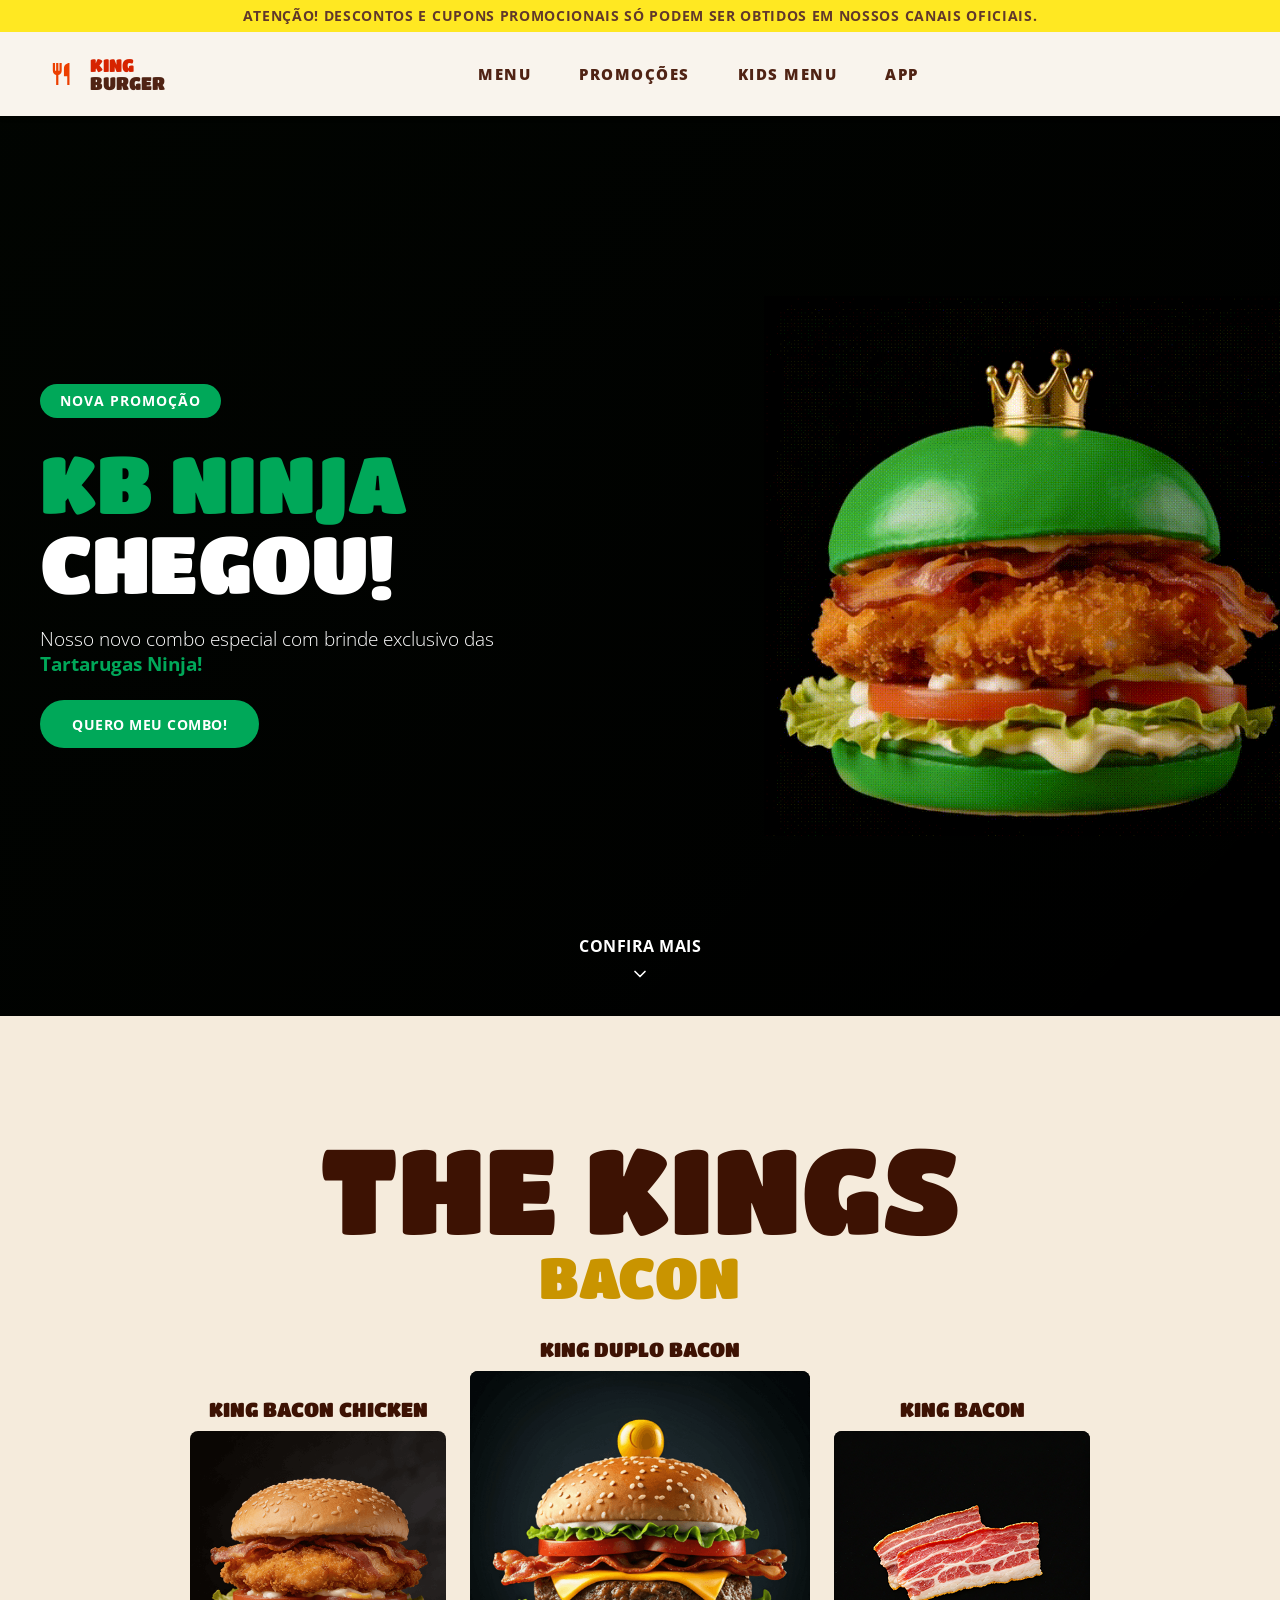
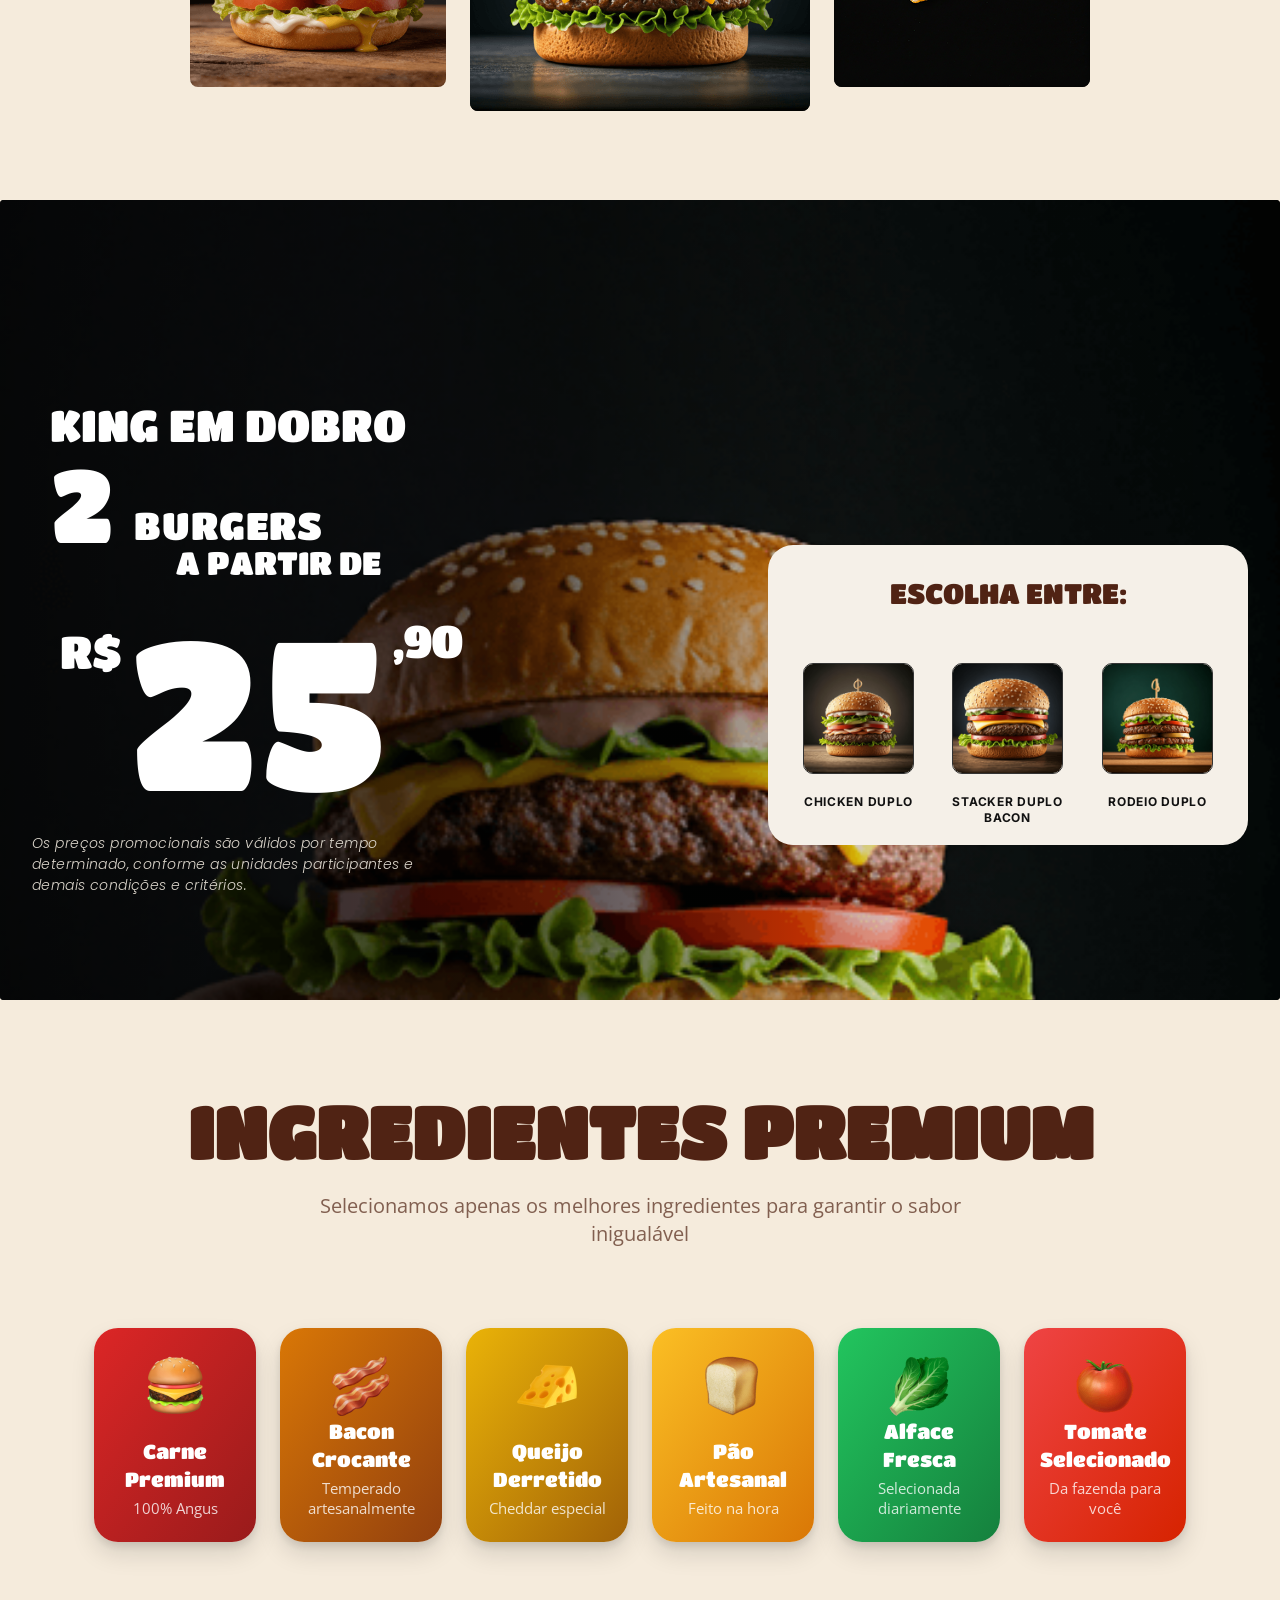
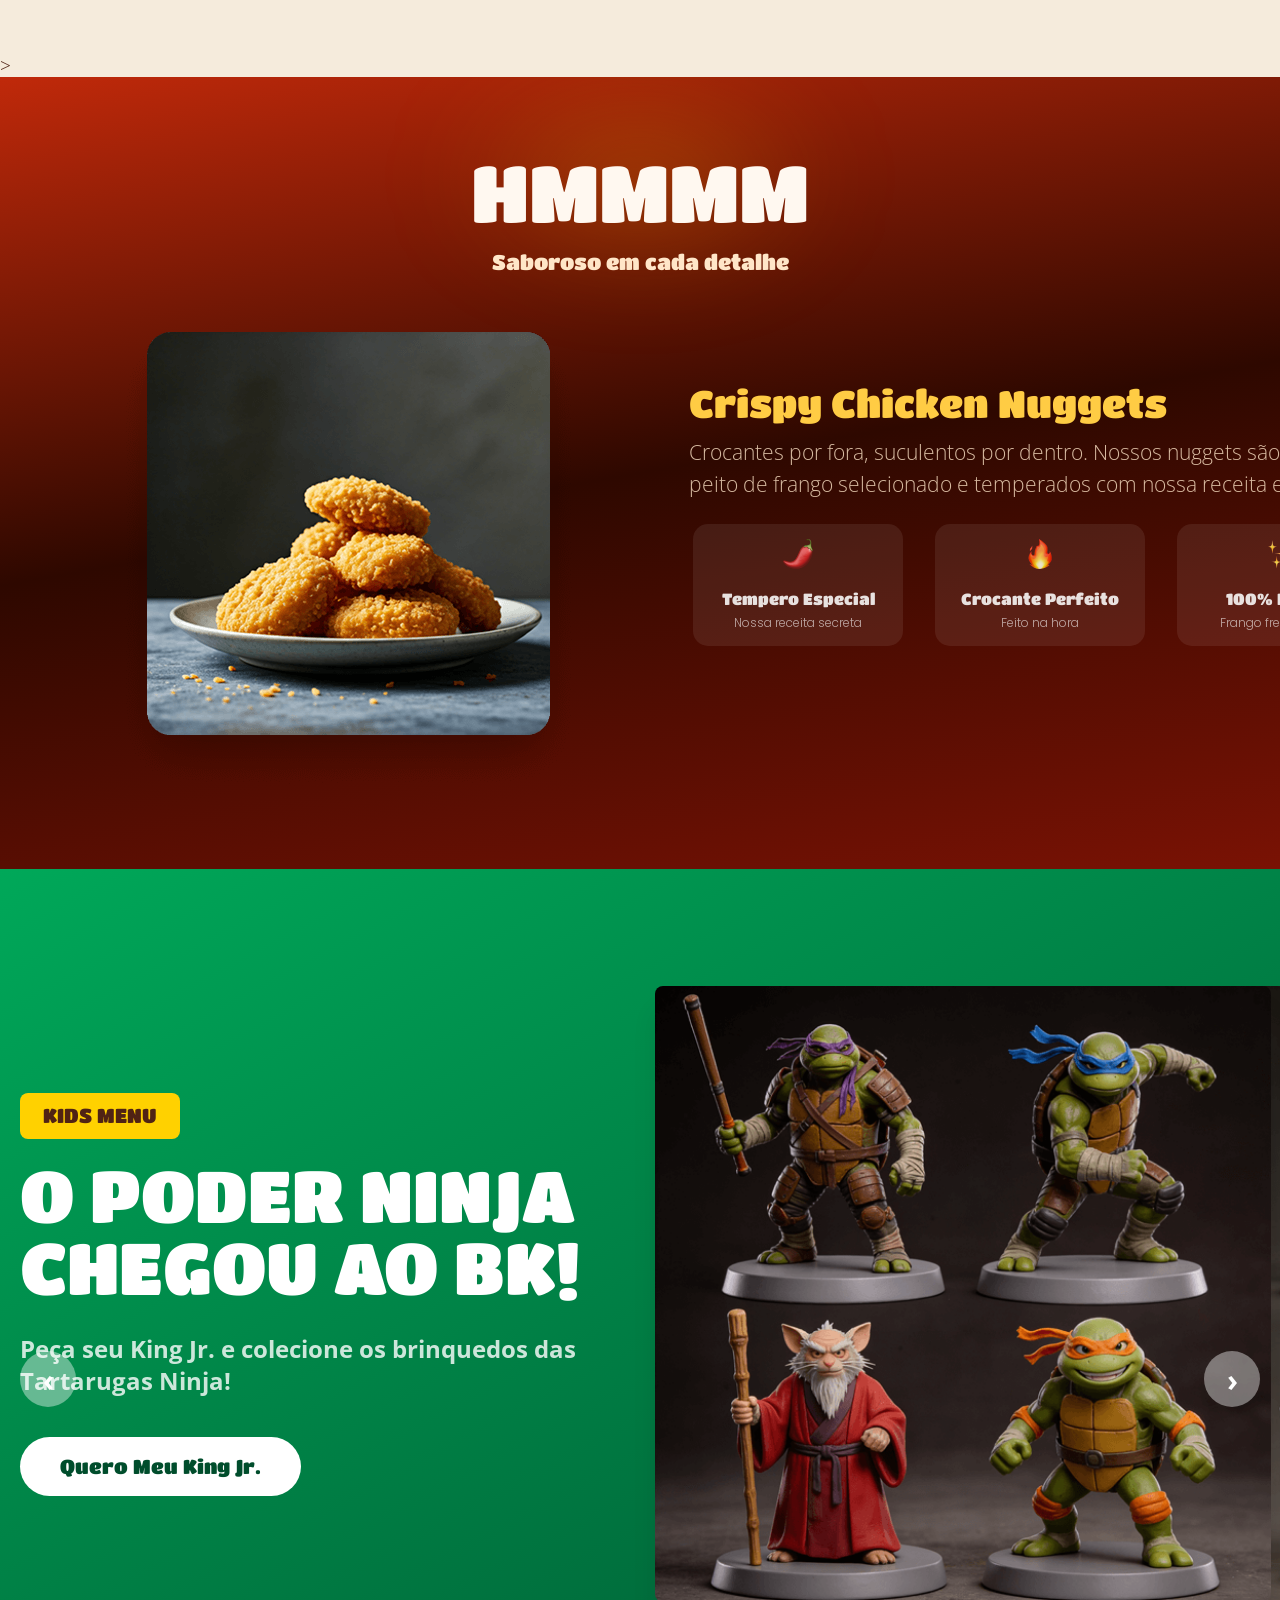
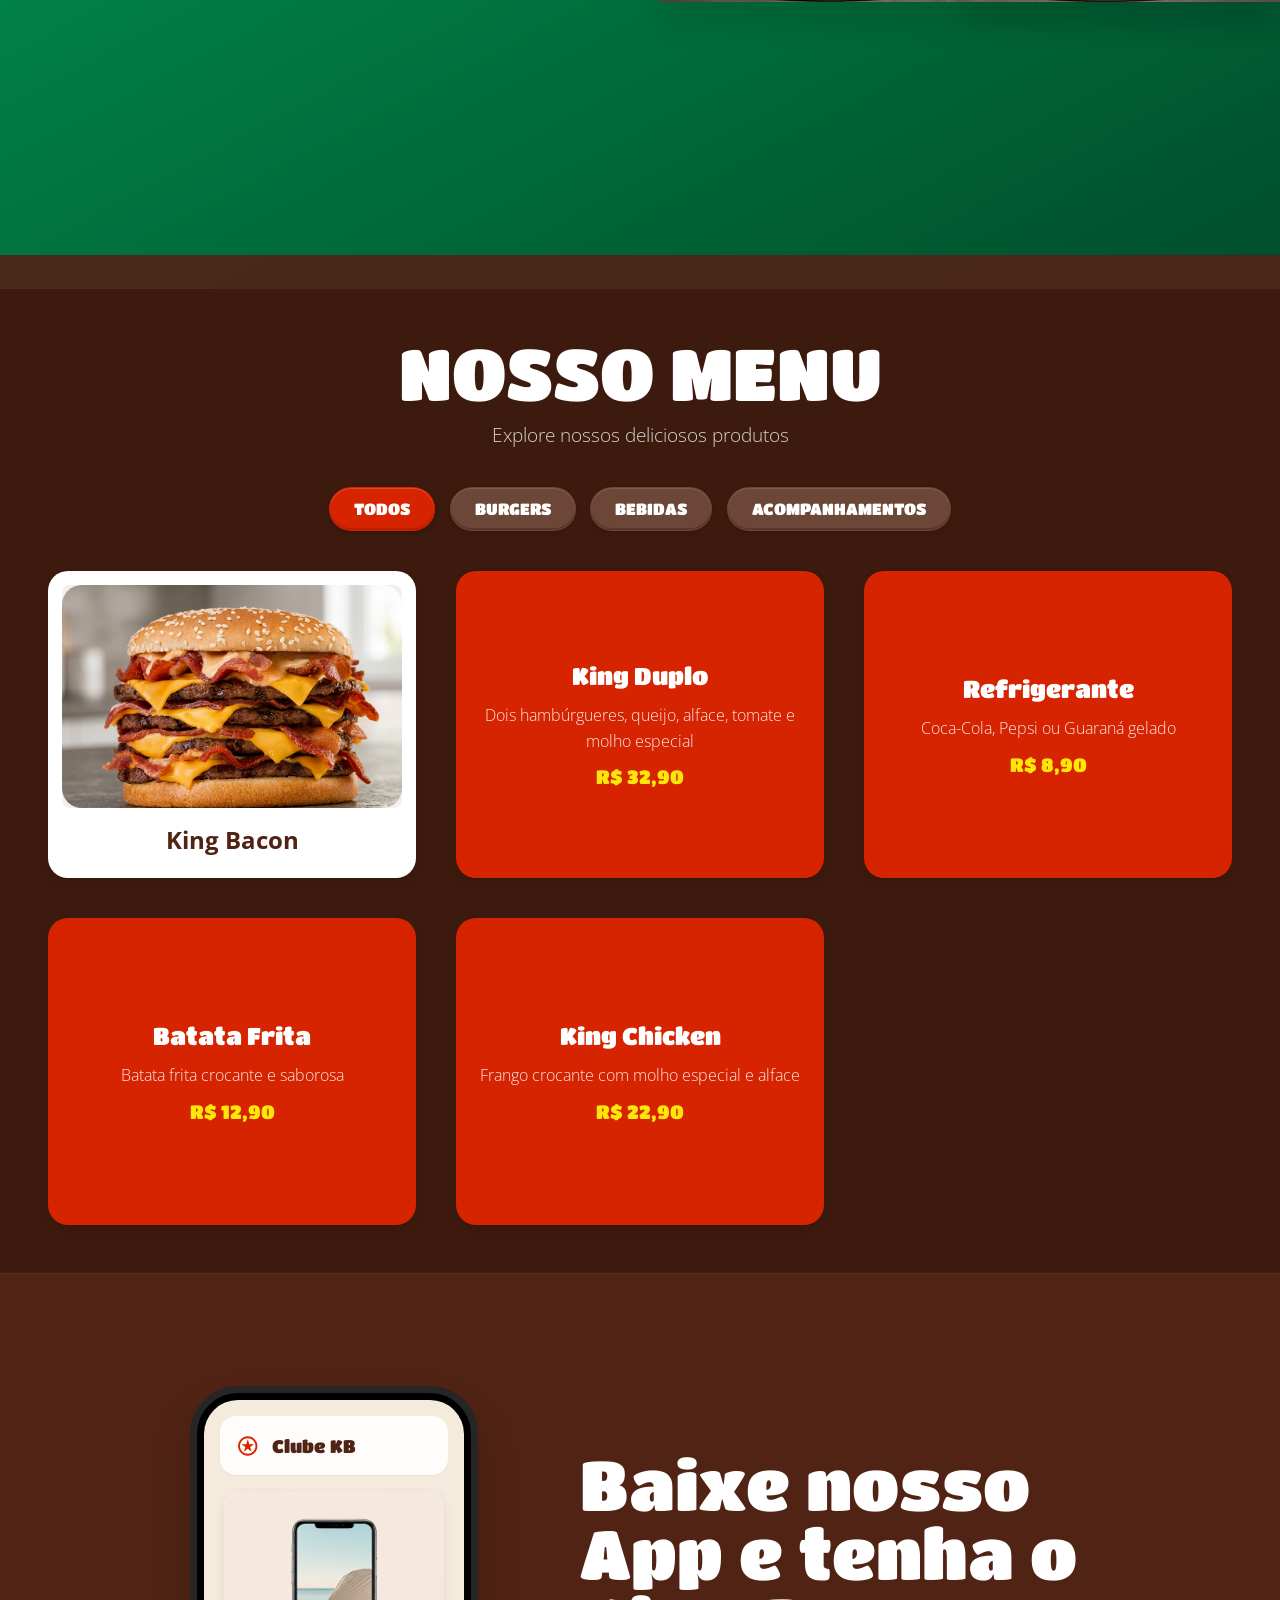
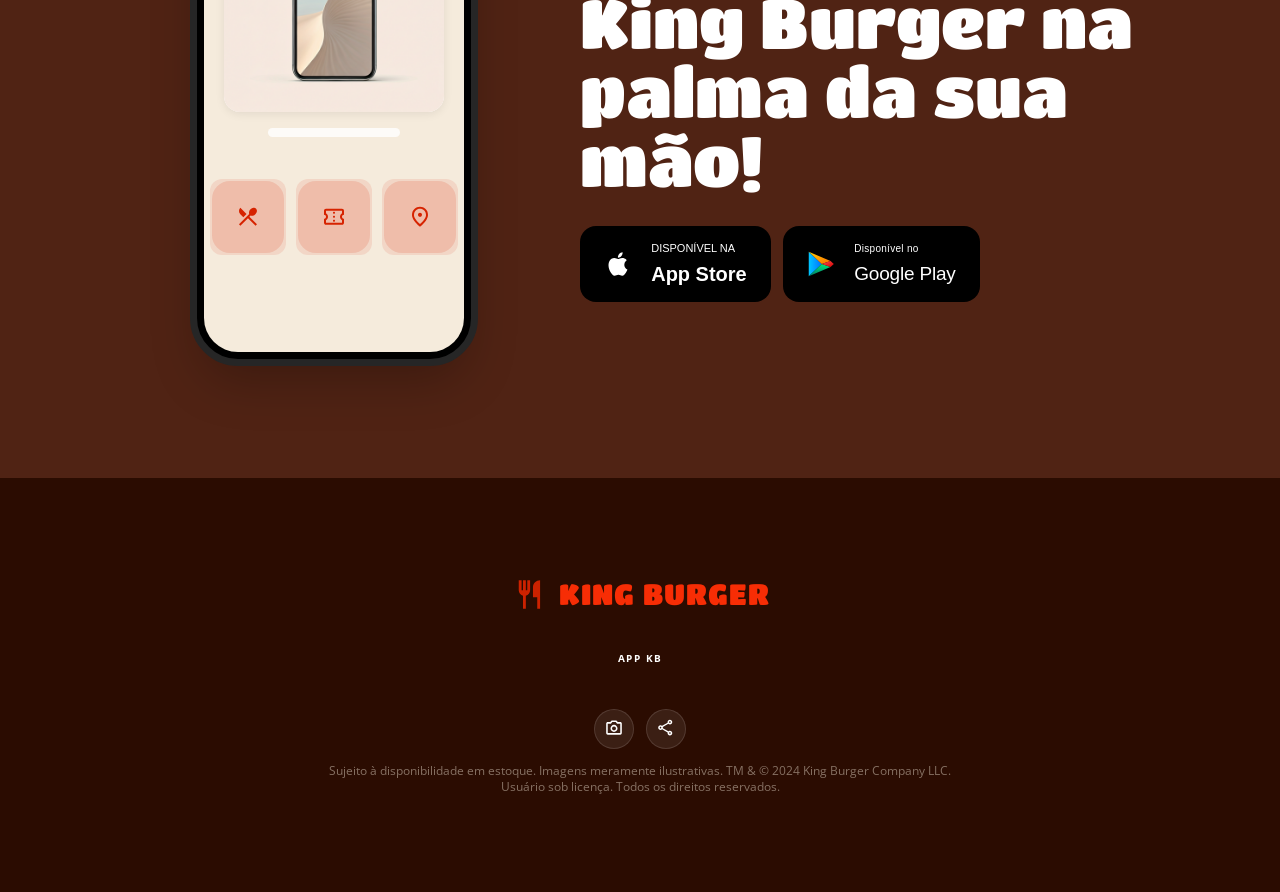
==== commit 99e432bd: "correcao no codigo" ====
--- a/index.html
+++ b/index.html
@@ -392,31 +392,6 @@
 
 
 
-<!-- king-text wrapping tudo -->
- <!--
-<div class="king-text">
-
-  <span class="king-label">King em dobro</span>
-
-  <div class="king-quantity">
-    <span class="num">0</span>
-    <div>
-      <span class="burgers-label">BURGERS</span>
-      <span class="king-subtitle">A partir de</span>
-    </div>
-  </div>
-
-  <div class="king-price">
-    <span class="currency">R$</span>
-    <span class="value">0</span>
-    <span class="cents">,<span>00</span></span>
-  </div>
-
-</div>
-
-<div class="king-card">
-  <!-- conteúdo do card -->
-<!--</div> -->
 
 
 
@@ -549,64 +524,7 @@
       <div class="ninja-carousel-overlay"></div>
     </section>
 
-    <!-- ============================================
-           MENU SECTION — Seção de Cardápio Interativo
-           ============================================ -->
-  <!--    <section class="menu-section" id="menu">
-        <div class="menu-container">  -->
-          <!-- Cabeçalho da seção -->
-      <!--    <header class="menu-header">
-            <h2 class="menu-title">NOSSO MENU</h2>
-            <p class="menu-subtitle">Explore nossos deliciosos produtos</p>
-          </header>  -->
-
-          <!-- Filtros de categoria -->
-       <!--   <div class="menu-filters">
-            <button class="filter-btn active" data-filter="todos">TODOS</button>
-            <button class="filter-btn" data-filter="burgers">BURGERS</button>
-            <button class="filter-btn" data-filter="bebidas">BEBIDAS</button>
-            <button class="filter-btn" data-filter="acompanhamentos">ACOMPANHAMENTOS</button>
-          </div>  -->
-
-          <!-- Grade de cards -->
-       <!--   <div class="menu-grid">  -->
-            <!-- Linha 1 -->
-         <!--   <div class="menu-card white">
-              <h3 class="menu-card-title">King Bacon</h3>
-            </div>
-
-            <div class="menu-card red">
-              <h3 class="menu-card-title">King Duplo</h3>
-              <p class="menu-card-description">Dois hambúrgueres, queijo, alface, tomate e molho especial</p>
-              <div class="menu-card-price">R$ 32,90</div>
-            </div>
-
-            <div class="menu-card red">
-              <h3 class="menu-card-title">Refrigerante</h3>
-              <p class="menu-card-description">Coca-Cola, Pepsi ou Guaraná gelado</p>
-              <div class="menu-card-price">R$ 8,90</div>
-            </div>  -->
-
-            <!-- Linha 2 -->
-         <!--   <div class="menu-card red">
-              <h3 class="menu-card-title">Bacon</h3>
-              <p class="menu-card-description">Bacon crocante e saboroso</p>
-              <div class="menu-card-price">R$ 14,90</div>
-            </div>
-
-            <div class="menu-card red">
-              <h3 class="menu-card-title">King Chicken</h3>
-              <p class="menu-card-description">Frango crocante com molho especial e alface</p>
-              <div class="menu-card-price">R$ 22,90</div>
-            </div>
-
-            <div class="menu-card white">
-              <img src="public/images/bacon-plate.png" alt="Prato de bacon crocante" class="menu-card-image" />
-              <h3 class="menu-card-title">Bacon</h3>
-            </div>
-          </div>
-        </div>
-      </section>  -->
+    
 
 
       <!-- ============================================
